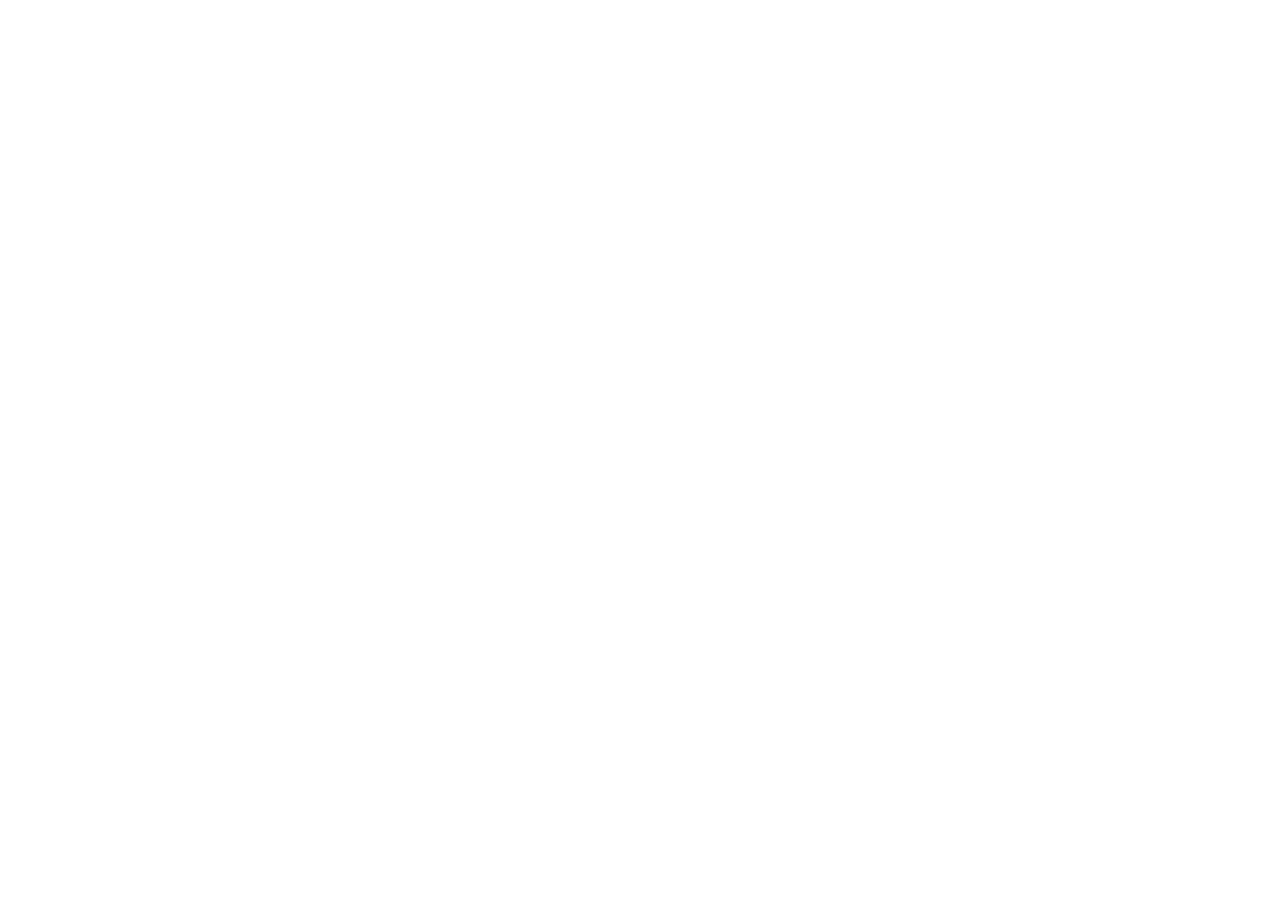
==== index.html @ 45312620 "init project" ====
<!DOCTYPE html>
<html lang="en">
<head>
    <meta charset="UTF-8">
    <meta http-equiv="X-UA-Compatible" content="IE=edge">
    <meta name="viewport" content="width=device-width, initial-scale=1.0">
    <title>Document</title>
</head>
<body>
    
</body>
</html>
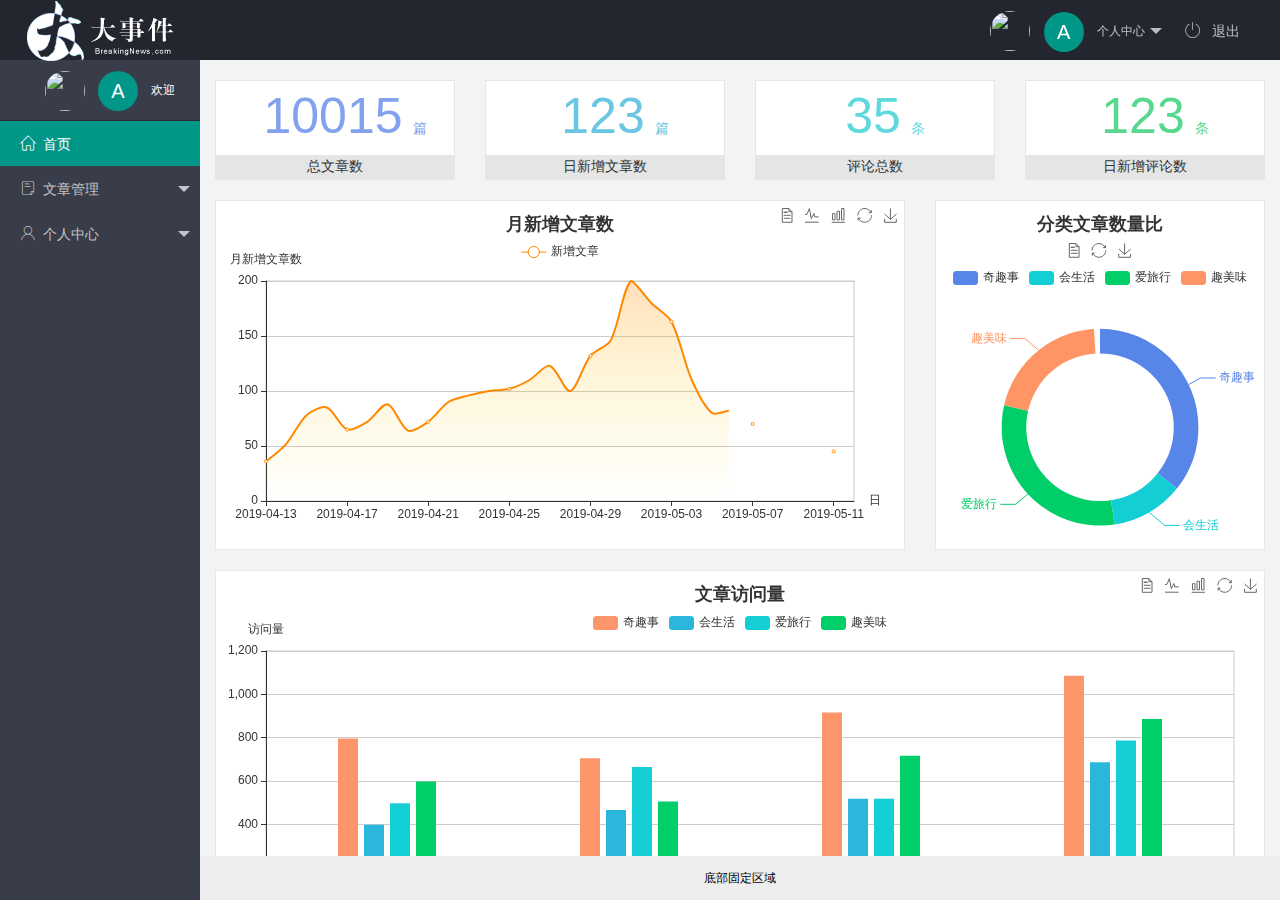
==== commit 76707c44: "主页功能" ====
--- a/index.html
+++ b/index.html
@@ -4,9 +4,82 @@
     <meta charset="UTF-8">
     <meta http-equiv="X-UA-Compatible" content="IE=edge">
     <meta name="viewport" content="width=device-width, initial-scale=1.0">
-    <title>Document</title>
+    <title>主页</title>
+ <link rel="stylesheet" href="/assets/lib/layui/css/layui.css">
+ <link rel="stylesheet" href="/assets/css/index.css">
+ <link rel="stylesheet" href="/assets/fonts/iconfont.css">
 </head>
 <body>
-    
-</body>
+    <div class="layui-layout layui-layout-admin">
+      <div class="layui-header">
+        <div class="layui-logo">
+            <img src="/assets/images/logo.png" alt="" srcset=""/>
+        </div>
+        <!-- 头部区域（可配合layui 已有的水平导航） -->
+        <ul class="layui-nav layui-layout-right">
+          <li class="layui-nav-item">
+            <a href="javascript:;" class="userinfo">
+              <img src="//tva1.sinaimg.cn/crop.0.0.118.118.180/5db11ff4gw1e77d3nqrv8j203b03cweg.jpg" class="layui-nav-img">
+              <span class="text-avatar">A</span>
+             个人中心
+            </a>
+            <dl class="layui-nav-child">
+              <dd><a href="">基本资料</a></dd>
+              <dd><a href="">更换头像</a></dd>
+              <dd><a href="">重置密码</a></dd>
+            </dl>
+          </li>
+          <li class="layui-nav-item"><a href="javascript:;" id="btnLogout"> <span class="iconfont icon-tuichu"></span> 退出</a></li>
+        </ul>
+      </div>
+      
+      <div class="layui-side layui-bg-black">
+        <div class="layui-side-scroll">
+
+          <div class="userinfo">
+            <img src="//tva1.sinaimg.cn/crop.0.0.118.118.180/5db11ff4gw1e77d3nqrv8j203b03cweg.jpg" class="layui-nav-img">
+            <span class="text-avatar">A</span>
+           <span id="welcome">欢迎</span>
+          </div>
+          <!-- 左侧导航区域（可配合layui已有的垂直导航） -->
+          <ul class="layui-nav layui-nav-tree"  lay-shrink="all">
+            <li class="layui-nav-item layui-this"><a href="/home/dashboard.html" target="fm"><span class="iconfont icon-home"></span>首页</a></li>
+            <li class="layui-nav-item">
+              <a class="" href="javascript:;"><span class="iconfont icon-16"></span>文章管理</a>
+              <dl class="layui-nav-child">
+                <dd><a href="javascript:;"><i class="layui-icon layui-icon-app"></i>文章类别</a></dd>
+                <dd><a href="javascript:;"><i class="layui-icon layui-icon-app"></i>文章列表</a></dd>
+                <dd><a href="javascript:;"><i class="layui-icon layui-icon-app"></i>发表文章</a></dd>
+               
+              </dl>
+            </li>
+            <li class="layui-nav-item">
+              <a href="javascript:;"><span class="iconfont icon-user"></span>个人中心</a>
+              <dl class="layui-nav-child">
+                <dd><a href="javascript:;"><i class="layui-icon layui-icon-app"></i>基本资料</a></dd>
+                <dd><a href="javascript:;"><i class="layui-icon layui-icon-app"></i>更换头像</a></dd>
+                <dd><a href="javascript:;"><i class="layui-icon layui-icon-app"></i>重置密码</a></dd>
+                
+              </dl>
+            </li>
+          </ul>
+        </div>
+      </div>
+      
+      <div class="layui-body">
+        <!-- 内容主体区域 -->
+        <iframe name="fm" src="/home/dashboard.html" frameborder="0"></iframe>
+      </div>
+      
+      <div class="layui-footer">
+        <!-- 底部固定区域 -->
+        底部固定区域
+      </div>
+    </div>
+     
+<script src="/assets//lib/layui/layui.all.js"></script>
+<script src="/assets/lib/jquery.js"></script>
+<script src="/assets/js/baseAPI.js"></script>
+<script src="/assets/js/index.js"></script>
+    </body>
 </html>--- a/assets/lib/layui/css/layui.css
+++ b/assets/lib/layui/css/layui.css
@@ -0,0 +1,2 @@
+/** layui-v2.5.5 MIT License By https://www.layui.com */
+ .layui-inline,img{display:inline-block;vertical-align:middle}h1,h2,h3,h4,h5,h6{font-weight:400}.layui-edge,.layui-header,.layui-inline,.layui-main{position:relative}.layui-body,.layui-edge,.layui-elip{overflow:hidden}.layui-btn,.layui-edge,.layui-inline,img{vertical-align:middle}.layui-btn,.layui-disabled,.layui-icon,.layui-unselect{-moz-user-select:none;-webkit-user-select:none;-ms-user-select:none}.layui-elip,.layui-form-checkbox span,.layui-form-pane .layui-form-label{text-overflow:ellipsis;white-space:nowrap}.layui-breadcrumb,.layui-tree-btnGroup{visibility:hidden}blockquote,body,button,dd,div,dl,dt,form,h1,h2,h3,h4,h5,h6,input,li,ol,p,pre,td,textarea,th,ul{margin:0;padding:0;-webkit-tap-highlight-color:rgba(0,0,0,0)}a:active,a:hover{outline:0}img{border:none}li{list-style:none}table{border-collapse:collapse;border-spacing:0}h4,h5,h6{font-size:100%}button,input,optgroup,option,select,textarea{font-family:inherit;font-size:inherit;font-style:inherit;font-weight:inherit;outline:0}pre{white-space:pre-wrap;white-space:-moz-pre-wrap;white-space:-pre-wrap;white-space:-o-pre-wrap;word-wrap:break-word}body{line-height:24px;font:14px Helvetica Neue,Helvetica,PingFang SC,Tahoma,Arial,sans-serif}hr{height:1px;margin:10px 0;border:0;clear:both}a{color:#333;text-decoration:none}a:hover{color:#777}a cite{font-style:normal;*cursor:pointer}.layui-border-box,.layui-border-box *{box-sizing:border-box}.layui-box,.layui-box *{box-sizing:content-box}.layui-clear{clear:both;*zoom:1}.layui-clear:after{content:'\20';clear:both;*zoom:1;display:block;height:0}.layui-inline{*display:inline;*zoom:1}.layui-edge{display:inline-block;width:0;height:0;border-width:6px;border-style:dashed;border-color:transparent}.layui-edge-top{top:-4px;border-bottom-color:#999;border-bottom-style:solid}.layui-edge-right{border-left-color:#999;border-left-style:solid}.layui-edge-bottom{top:2px;border-top-color:#999;border-top-style:solid}.layui-edge-left{border-right-color:#999;border-right-style:solid}.layui-disabled,.layui-disabled:hover{color:#d2d2d2!important;cursor:not-allowed!important}.layui-circle{border-radius:100%}.layui-show{display:block!important}.layui-hide{display:none!important}@font-face{font-family:layui-icon;src:url(../font/iconfont.eot?v=250);src:url(../font/iconfont.eot?v=250#iefix) format('embedded-opentype'),url(../font/iconfont.woff2?v=250) format('woff2'),url(../font/iconfont.woff?v=250) format('woff'),url(../font/iconfont.ttf?v=250) format('truetype'),url(../font/iconfont.svg?v=250#layui-icon) format('svg')}.layui-icon{font-family:layui-icon!important;font-size:16px;font-style:normal;-webkit-font-smoothing:antialiased;-moz-osx-font-smoothing:grayscale}.layui-icon-reply-fill:before{content:"\e611"}.layui-icon-set-fill:before{content:"\e614"}.layui-icon-menu-fill:before{content:"\e60f"}.layui-icon-search:before{content:"\e615"}.layui-icon-share:before{content:"\e641"}.layui-icon-set-sm:before{content:"\e620"}.layui-icon-engine:before{content:"\e628"}.layui-icon-close:before{content:"\1006"}.layui-icon-close-fill:before{content:"\1007"}.layui-icon-chart-screen:before{content:"\e629"}.layui-icon-star:before{content:"\e600"}.layui-icon-circle-dot:before{content:"\e617"}.layui-icon-chat:before{content:"\e606"}.layui-icon-release:before{content:"\e609"}.layui-icon-list:before{content:"\e60a"}.layui-icon-chart:before{content:"\e62c"}.layui-icon-ok-circle:before{content:"\1005"}.layui-icon-layim-theme:before{content:"\e61b"}.layui-icon-table:before{content:"\e62d"}.layui-icon-right:before{content:"\e602"}.layui-icon-left:before{content:"\e603"}.layui-icon-cart-simple:before{content:"\e698"}.layui-icon-face-cry:before{content:"\e69c"}.layui-icon-face-smile:before{content:"\e6af"}.layui-icon-survey:before{content:"\e6b2"}.layui-icon-tree:before{content:"\e62e"}.layui-icon-upload-circle:before{content:"\e62f"}.layui-icon-add-circle:before{content:"\e61f"}.layui-icon-download-circle:before{content:"\e601"}.layui-icon-templeate-1:before{content:"\e630"}.layui-icon-util:before{content:"\e631"}.layui-icon-face-surprised:before{content:"\e664"}.layui-icon-edit:before{content:"\e642"}.layui-icon-speaker:before{content:"\e645"}.layui-icon-down:before{content:"\e61a"}.layui-icon-file:before{content:"\e621"}.layui-icon-layouts:before{content:"\e632"}.layui-icon-rate-half:before{content:"\e6c9"}.layui-icon-add-circle-fine:before{content:"\e608"}.layui-icon-prev-circle:before{content:"\e633"}.layui-icon-read:before{content:"\e705"}.layui-icon-404:before{content:"\e61c"}.layui-icon-carousel:before{content:"\e634"}.layui-icon-help:before{content:"\e607"}.layui-icon-code-circle:before{content:"\e635"}.layui-icon-water:before{content:"\e636"}.layui-icon-username:before{content:"\e66f"}.layui-icon-find-fill:before{content:"\e670"}.layui-icon-about:before{content:"\e60b"}.layui-icon-location:before{content:"\e715"}.layui-icon-up:before{content:"\e619"}.layui-icon-pause:before{content:"\e651"}.layui-icon-date:before{content:"\e637"}.layui-icon-layim-uploadfile:before{content:"\e61d"}.layui-icon-delete:before{content:"\e640"}.layui-icon-play:before{content:"\e652"}.layui-icon-top:before{content:"\e604"}.layui-icon-friends:before{content:"\e612"}.layui-icon-refresh-3:before{content:"\e9aa"}.layui-icon-ok:before{content:"\e605"}.layui-icon-layer:before{content:"\e638"}.layui-icon-face-smile-fine:before{content:"\e60c"}.layui-icon-dollar:before{content:"\e659"}.layui-icon-group:before{content:"\e613"}.layui-icon-layim-download:before{content:"\e61e"}.layui-icon-picture-fine:before{content:"\e60d"}.layui-icon-link:before{content:"\e64c"}.layui-icon-diamond:before{content:"\e735"}.layui-icon-log:before{content:"\e60e"}.layui-icon-rate-solid:before{content:"\e67a"}.layui-icon-fonts-del:before{content:"\e64f"}.layui-icon-unlink:before{content:"\e64d"}.layui-icon-fonts-clear:before{content:"\e639"}.layui-icon-triangle-r:before{content:"\e623"}.layui-icon-circle:before{content:"\e63f"}.layui-icon-radio:before{content:"\e643"}.layui-icon-align-center:before{content:"\e647"}.layui-icon-align-right:before{content:"\e648"}.layui-icon-align-left:before{content:"\e649"}.layui-icon-loading-1:before{content:"\e63e"}.layui-icon-return:before{content:"\e65c"}.layui-icon-fonts-strong:before{content:"\e62b"}.layui-icon-upload:before{content:"\e67c"}.layui-icon-dialogue:before{content:"\e63a"}.layui-icon-video:before{content:"\e6ed"}.layui-icon-headset:before{content:"\e6fc"}.layui-icon-cellphone-fine:before{content:"\e63b"}.layui-icon-add-1:before{content:"\e654"}.layui-icon-face-smile-b:before{content:"\e650"}.layui-icon-fonts-html:before{content:"\e64b"}.layui-icon-form:before{content:"\e63c"}.layui-icon-cart:before{content:"\e657"}.layui-icon-camera-fill:before{content:"\e65d"}.layui-icon-tabs:before{content:"\e62a"}.layui-icon-fonts-code:before{content:"\e64e"}.layui-icon-fire:before{content:"\e756"}.layui-icon-set:before{content:"\e716"}.layui-icon-fonts-u:before{content:"\e646"}.layui-icon-triangle-d:before{content:"\e625"}.layui-icon-tips:before{content:"\e702"}.layui-icon-picture:before{content:"\e64a"}.layui-icon-more-vertical:before{content:"\e671"}.layui-icon-flag:before{content:"\e66c"}.layui-icon-loading:before{content:"\e63d"}.layui-icon-fonts-i:before{content:"\e644"}.layui-icon-refresh-1:before{content:"\e666"}.layui-icon-rmb:before{content:"\e65e"}.layui-icon-home:before{content:"\e68e"}.layui-icon-user:before{content:"\e770"}.layui-icon-notice:before{content:"\e667"}.layui-icon-login-weibo:before{content:"\e675"}.layui-icon-voice:before{content:"\e688"}.layui-icon-upload-drag:before{content:"\e681"}.layui-icon-login-qq:before{content:"\e676"}.layui-icon-snowflake:before{content:"\e6b1"}.layui-icon-file-b:before{content:"\e655"}.layui-icon-template:before{content:"\e663"}.layui-icon-auz:before{content:"\e672"}.layui-icon-console:before{content:"\e665"}.layui-icon-app:before{content:"\e653"}.layui-icon-prev:before{content:"\e65a"}.layui-icon-website:before{content:"\e7ae"}.layui-icon-next:before{content:"\e65b"}.layui-icon-component:before{content:"\e857"}.layui-icon-more:before{content:"\e65f"}.layui-icon-login-wechat:before{content:"\e677"}.layui-icon-shrink-right:before{content:"\e668"}.layui-icon-spread-left:before{content:"\e66b"}.layui-icon-camera:before{content:"\e660"}.layui-icon-note:before{content:"\e66e"}.layui-icon-refresh:before{content:"\e669"}.layui-icon-female:before{content:"\e661"}.layui-icon-male:before{content:"\e662"}.layui-icon-password:before{content:"\e673"}.layui-icon-senior:before{content:"\e674"}.layui-icon-theme:before{content:"\e66a"}.layui-icon-tread:before{content:"\e6c5"}.layui-icon-praise:before{content:"\e6c6"}.layui-icon-star-fill:before{content:"\e658"}.layui-icon-rate:before{content:"\e67b"}.layui-icon-template-1:before{content:"\e656"}.layui-icon-vercode:before{content:"\e679"}.layui-icon-cellphone:before{content:"\e678"}.layui-icon-screen-full:before{content:"\e622"}.layui-icon-screen-restore:before{content:"\e758"}.layui-icon-cols:before{content:"\e610"}.layui-icon-export:before{content:"\e67d"}.layui-icon-print:before{content:"\e66d"}.layui-icon-slider:before{content:"\e714"}.layui-icon-addition:before{content:"\e624"}.layui-icon-subtraction:before{content:"\e67e"}.layui-icon-service:before{content:"\e626"}.layui-icon-transfer:before{content:"\e691"}.layui-main{width:1140px;margin:0 auto}.layui-header{z-index:1000;height:60px}.layui-header a:hover{transition:all .5s;-webkit-transition:all .5s}.layui-side{position:fixed;left:0;top:0;bottom:0;z-index:999;width:200px;overflow-x:hidden}.layui-side-scroll{position:relative;width:220px;height:100%;overflow-x:hidden}.layui-body{position:absolute;left:200px;right:0;top:0;bottom:0;z-index:998;width:auto;overflow-y:auto;box-sizing:border-box}.layui-layout-body{overflow:hidden}.layui-layout-admin .layui-header{background-color:#23262E}.layui-layout-admin .layui-side{top:60px;width:200px;overflow-x:hidden}.layui-layout-admin .layui-body{position:fixed;top:60px;bottom:44px}.layui-layout-admin .layui-main{width:auto;margin:0 15px}.layui-layout-admin .layui-footer{position:fixed;left:200px;right:0;bottom:0;height:44px;line-height:44px;padding:0 15px;background-color:#eee}.layui-layout-admin .layui-logo{position:absolute;left:0;top:0;width:200px;height:100%;line-height:60px;text-align:center;color:#009688;font-size:16px}.layui-layout-admin .layui-header .layui-nav{background:0 0}.layui-layout-left{position:absolute!important;left:200px;top:0}.layui-layout-right{position:absolute!important;right:0;top:0}.layui-container{position:relative;margin:0 auto;padding:0 15px;box-sizing:border-box}.layui-fluid{position:relative;margin:0 auto;padding:0 15px}.layui-row:after,.layui-row:before{content:'';display:block;clear:both}.layui-col-lg1,.layui-col-lg10,.layui-col-lg11,.layui-col-lg12,.layui-col-lg2,.layui-col-lg3,.layui-col-lg4,.layui-col-lg5,.layui-col-lg6,.layui-col-lg7,.layui-col-lg8,.layui-col-lg9,.layui-col-md1,.layui-col-md10,.layui-col-md11,.layui-col-md12,.layui-col-md2,.layui-col-md3,.layui-col-md4,.layui-col-md5,.layui-col-md6,.layui-col-md7,.layui-col-md8,.layui-col-md9,.layui-col-sm1,.layui-col-sm10,.layui-col-sm11,.layui-col-sm12,.layui-col-sm2,.layui-col-sm3,.layui-col-sm4,.layui-col-sm5,.layui-col-sm6,.layui-col-sm7,.layui-col-sm8,.layui-col-sm9,.layui-col-xs1,.layui-col-xs10,.layui-col-xs11,.layui-col-xs12,.layui-col-xs2,.layui-col-xs3,.layui-col-xs4,.layui-col-xs5,.layui-col-xs6,.layui-col-xs7,.layui-col-xs8,.layui-col-xs9{position:relative;display:block;box-sizing:border-box}.layui-col-xs1,.layui-col-xs10,.layui-col-xs11,.layui-col-xs12,.layui-col-xs2,.layui-col-xs3,.layui-col-xs4,.layui-col-xs5,.layui-col-xs6,.layui-col-xs7,.layui-col-xs8,.layui-col-xs9{float:left}.layui-col-xs1{width:8.33333333%}.layui-col-xs2{width:16.66666667%}.layui-col-xs3{width:25%}.layui-col-xs4{width:33.33333333%}.layui-col-xs5{width:41.66666667%}.layui-col-xs6{width:50%}.layui-col-xs7{width:58.33333333%}.layui-col-xs8{width:66.66666667%}.layui-col-xs9{width:75%}.layui-col-xs10{width:83.33333333%}.layui-col-xs11{width:91.66666667%}.layui-col-xs12{width:100%}.layui-col-xs-offset1{margin-left:8.33333333%}.layui-col-xs-offset2{margin-left:16.66666667%}.layui-col-xs-offset3{margin-left:25%}.layui-col-xs-offset4{margin-left:33.33333333%}.layui-col-xs-offset5{margin-left:41.66666667%}.layui-col-xs-offset6{margin-left:50%}.layui-col-xs-offset7{margin-left:58.33333333%}.layui-col-xs-offset8{margin-left:66.66666667%}.layui-col-xs-offset9{margin-left:75%}.layui-col-xs-offset10{margin-left:83.33333333%}.layui-col-xs-offset11{margin-left:91.66666667%}.layui-col-xs-offset12{margin-left:100%}@media screen and (max-width:768px){.layui-hide-xs{display:none!important}.layui-show-xs-block{display:block!important}.layui-show-xs-inline{display:inline!important}.layui-show-xs-inline-block{display:inline-block!important}}@media screen and (min-width:768px){.layui-container{width:750px}.layui-hide-sm{display:none!important}.layui-show-sm-block{display:block!important}.layui-show-sm-inline{display:inline!important}.layui-show-sm-inline-block{display:inline-block!important}.layui-col-sm1,.layui-col-sm10,.layui-col-sm11,.layui-col-sm12,.layui-col-sm2,.layui-col-sm3,.layui-col-sm4,.layui-col-sm5,.layui-col-sm6,.layui-col-sm7,.layui-col-sm8,.layui-col-sm9{float:left}.layui-col-sm1{width:8.33333333%}.layui-col-sm2{width:16.66666667%}.layui-col-sm3{width:25%}.layui-col-sm4{width:33.33333333%}.layui-col-sm5{width:41.66666667%}.layui-col-sm6{width:50%}.layui-col-sm7{width:58.33333333%}.layui-col-sm8{width:66.66666667%}.layui-col-sm9{width:75%}.layui-col-sm10{width:83.33333333%}.layui-col-sm11{width:91.66666667%}.layui-col-sm12{width:100%}.layui-col-sm-offset1{margin-left:8.33333333%}.layui-col-sm-offset2{margin-left:16.66666667%}.layui-col-sm-offset3{margin-left:25%}.layui-col-sm-offset4{margin-left:33.33333333%}.layui-col-sm-offset5{margin-left:41.66666667%}.layui-col-sm-offset6{margin-left:50%}.layui-col-sm-offset7{margin-left:58.33333333%}.layui-col-sm-offset8{margin-left:66.66666667%}.layui-col-sm-offset9{margin-left:75%}.layui-col-sm-offset10{margin-left:83.33333333%}.layui-col-sm-offset11{margin-left:91.66666667%}.layui-col-sm-offset12{margin-left:100%}}@media screen and (min-width:992px){.layui-container{width:970px}.layui-hide-md{display:none!important}.layui-show-md-block{display:block!important}.layui-show-md-inline{display:inline!important}.layui-show-md-inline-block{display:inline-block!important}.layui-col-md1,.layui-col-md10,.layui-col-md11,.layui-col-md12,.layui-col-md2,.layui-col-md3,.layui-col-md4,.layui-col-md5,.layui-col-md6,.layui-col-md7,.layui-col-md8,.layui-col-md9{float:left}.layui-col-md1{width:8.33333333%}.layui-col-md2{width:16.66666667%}.layui-col-md3{width:25%}.layui-col-md4{width:33.33333333%}.layui-col-md5{width:41.66666667%}.layui-col-md6{width:50%}.layui-col-md7{width:58.33333333%}.layui-col-md8{width:66.66666667%}.layui-col-md9{width:75%}.layui-col-md10{width:83.33333333%}.layui-col-md11{width:91.66666667%}.layui-col-md12{width:100%}.layui-col-md-offset1{margin-left:8.33333333%}.layui-col-md-offset2{margin-left:16.66666667%}.layui-col-md-offset3{margin-left:25%}.layui-col-md-offset4{margin-left:33.33333333%}.layui-col-md-offset5{margin-left:41.66666667%}.layui-col-md-offset6{margin-left:50%}.layui-col-md-offset7{margin-left:58.33333333%}.layui-col-md-offset8{margin-left:66.66666667%}.layui-col-md-offset9{margin-left:75%}.layui-col-md-offset10{margin-left:83.33333333%}.layui-col-md-offset11{margin-left:91.66666667%}.layui-col-md-offset12{margin-left:100%}}@media screen and (min-width:1200px){.layui-container{width:1170px}.layui-hide-lg{display:none!important}.layui-show-lg-block{display:block!important}.layui-show-lg-inline{display:inline!important}.layui-show-lg-inline-block{display:inline-block!important}.layui-col-lg1,.layui-col-lg10,.layui-col-lg11,.layui-col-lg12,.layui-col-lg2,.layui-col-lg3,.layui-col-lg4,.layui-col-lg5,.layui-col-lg6,.layui-col-lg7,.layui-col-lg8,.layui-col-lg9{float:left}.layui-col-lg1{width:8.33333333%}.layui-col-lg2{width:16.66666667%}.layui-col-lg3{width:25%}.layui-col-lg4{width:33.33333333%}.layui-col-lg5{width:41.66666667%}.layui-col-lg6{width:50%}.layui-col-lg7{width:58.33333333%}.layui-col-lg8{width:66.66666667%}.layui-col-lg9{width:75%}.layui-col-lg10{width:83.33333333%}.layui-col-lg11{width:91.66666667%}.layui-col-lg12{width:100%}.layui-col-lg-offset1{margin-left:8.33333333%}.layui-col-lg-offset2{margin-left:16.66666667%}.layui-col-lg-offset3{margin-left:25%}.layui-col-lg-offset4{margin-left:33.33333333%}.layui-col-lg-offset5{margin-left:41.66666667%}.layui-col-lg-offset6{margin-left:50%}.layui-col-lg-offset7{margin-left:58.33333333%}.layui-col-lg-offset8{margin-left:66.66666667%}.layui-col-lg-offset9{margin-left:75%}.layui-col-lg-offset10{margin-left:83.33333333%}.layui-col-lg-offset11{margin-left:91.66666667%}.layui-col-lg-offset12{margin-left:100%}}.layui-col-space1{margin:-.5px}.layui-col-space1>*{padding:.5px}.layui-col-space3{margin:-1.5px}.layui-col-space3>*{padding:1.5px}.layui-col-space5{margin:-2.5px}.layui-col-space5>*{padding:2.5px}.layui-col-space8{margin:-3.5px}.layui-col-space8>*{padding:3.5px}.layui-col-space10{margin:-5px}.layui-col-space10>*{padding:5px}.layui-col-space12{margin:-6px}.layui-col-space12>*{padding:6px}.layui-col-space15{margin:-7.5px}.layui-col-space15>*{padding:7.5px}.layui-col-space18{margin:-9px}.layui-col-space18>*{padding:9px}.layui-col-space20{margin:-10px}.layui-col-space20>*{padding:10px}.layui-col-space22{margin:-11px}.layui-col-space22>*{padding:11px}.layui-col-space25{margin:-12.5px}.layui-col-space25>*{padding:12.5px}.layui-col-space30{margin:-15px}.layui-col-space30>*{padding:15px}.layui-btn,.layui-input,.layui-select,.layui-textarea,.layui-upload-button{outline:0;-webkit-appearance:none;transition:all .3s;-webkit-transition:all .3s;box-sizing:border-box}.layui-elem-quote{margin-bottom:10px;padding:15px;line-height:22px;border-left:5px solid #009688;border-radius:0 2px 2px 0;background-color:#f2f2f2}.layui-quote-nm{border-style:solid;border-width:1px 1px 1px 5px;background:0 0}.layui-elem-field{margin-bottom:10px;padding:0;border-width:1px;border-style:solid}.layui-elem-field legend{margin-left:20px;padding:0 10px;font-size:20px;font-weight:300}.layui-field-title{margin:10px 0 20px;border-width:1px 0 0}.layui-field-box{padding:10px 15px}.layui-field-title .layui-field-box{padding:10px 0}.layui-progress{position:relative;height:6px;border-radius:20px;background-color:#e2e2e2}.layui-progress-bar{position:absolute;left:0;top:0;width:0;max-width:100%;height:6px;border-radius:20px;text-align:right;background-color:#5FB878;transition:all .3s;-webkit-transition:all .3s}.layui-progress-big,.layui-progress-big .layui-progress-bar{height:18px;line-height:18px}.layui-progress-text{position:relative;top:-20px;line-height:18px;font-size:12px;color:#666}.layui-progress-big .layui-progress-text{position:static;padding:0 10px;color:#fff}.layui-collapse{border-width:1px;border-style:solid;border-radius:2px}.layui-colla-content,.layui-colla-item{border-top-width:1px;border-top-style:solid}.layui-colla-item:first-child{border-top:none}.layui-colla-title{position:relative;height:42px;line-height:42px;padding:0 15px 0 35px;color:#333;background-color:#f2f2f2;cursor:pointer;font-size:14px;overflow:hidden}.layui-colla-content{display:none;padding:10px 15px;line-height:22px;color:#666}.layui-colla-icon{position:absolute;left:15px;top:0;font-size:14px}.layui-card{margin-bottom:15px;border-radius:2px;background-color:#fff;box-shadow:0 1px 2px 0 rgba(0,0,0,.05)}.layui-card:last-child{margin-bottom:0}.layui-card-header{position:relative;height:42px;line-height:42px;padding:0 15px;border-bottom:1px solid #f6f6f6;color:#333;border-radius:2px 2px 0 0;font-size:14px}.layui-bg-black,.layui-bg-blue,.layui-bg-cyan,.layui-bg-green,.layui-bg-orange,.layui-bg-red{color:#fff!important}.layui-card-body{position:relative;padding:10px 15px;line-height:24px}.layui-card-body[pad15]{padding:15px}.layui-card-body[pad20]{padding:20px}.layui-card-body .layui-table{margin:5px 0}.layui-card .layui-tab{margin:0}.layui-panel-window{position:relative;padding:15px;border-radius:0;border-top:5px solid #E6E6E6;background-color:#fff}.layui-auxiliar-moving{position:fixed;left:0;right:0;top:0;bottom:0;width:100%;height:100%;background:0 0;z-index:9999999999}.layui-form-label,.layui-form-mid,.layui-form-select,.layui-input-block,.layui-input-inline,.layui-textarea{position:relative}.layui-bg-red{background-color:#FF5722!important}.layui-bg-orange{background-color:#FFB800!important}.layui-bg-green{background-color:#009688!important}.layui-bg-cyan{background-color:#2F4056!important}.layui-bg-blue{background-color:#1E9FFF!important}.layui-bg-black{background-color:#393D49!important}.layui-bg-gray{background-color:#eee!important;color:#666!important}.layui-badge-rim,.layui-colla-content,.layui-colla-item,.layui-collapse,.layui-elem-field,.layui-form-pane .layui-form-item[pane],.layui-form-pane .layui-form-label,.layui-input,.layui-layedit,.layui-layedit-tool,.layui-quote-nm,.layui-select,.layui-tab-bar,.layui-tab-card,.layui-tab-title,.layui-tab-title .layui-this:after,.layui-textarea{border-color:#e6e6e6}.layui-timeline-item:before,hr{background-color:#e6e6e6}.layui-text{line-height:22px;font-size:14px;color:#666}.layui-text h1,.layui-text h2,.layui-text h3{font-weight:500;color:#333}.layui-text h1{font-size:30px}.layui-text h2{font-size:24px}.layui-text h3{font-size:18px}.layui-text a:not(.layui-btn){color:#01AAED}.layui-text a:not(.layui-btn):hover{text-decoration:underline}.layui-text ul{padding:5px 0 5px 15px}.layui-text ul li{margin-top:5px;list-style-type:disc}.layui-text em,.layui-word-aux{color:#999!important;padding:0 5px!important}.layui-btn{display:inline-block;height:38px;line-height:38px;padding:0 18px;background-color:#009688;color:#fff;white-space:nowrap;text-align:center;font-size:14px;border:none;border-radius:2px;cursor:pointer}.layui-btn:hover{opacity:.8;filter:alpha(opacity=80);color:#fff}.layui-btn:active{opacity:1;filter:alpha(opacity=100)}.layui-btn+.layui-btn{margin-left:10px}.layui-btn-container{font-size:0}.layui-btn-container .layui-btn{margin-right:10px;margin-bottom:10px}.layui-btn-container .layui-btn+.layui-btn{margin-left:0}.layui-table .layui-btn-container .layui-btn{margin-bottom:9px}.layui-btn-radius{border-radius:100px}.layui-btn .layui-icon{margin-right:3px;font-size:18px;vertical-align:bottom;vertical-align:middle\9}.layui-btn-primary{border:1px solid #C9C9C9;background-color:#fff;color:#555}.layui-btn-primary:hover{border-color:#009688;color:#333}.layui-btn-normal{background-color:#1E9FFF}.layui-btn-warm{background-color:#FFB800}.layui-btn-danger{background-color:#FF5722}.layui-btn-checked{background-color:#5FB878}.layui-btn-disabled,.layui-btn-disabled:active,.layui-btn-disabled:hover{border:1px solid #e6e6e6;background-color:#FBFBFB;color:#C9C9C9;cursor:not-allowed;opacity:1}.layui-btn-lg{height:44px;line-height:44px;padding:0 25px;font-size:16px}.layui-btn-sm{height:30px;line-height:30px;padding:0 10px;font-size:12px}.layui-btn-sm i{font-size:16px!important}.layui-btn-xs{height:22px;line-height:22px;padding:0 5px;font-size:12px}.layui-btn-xs i{font-size:14px!important}.layui-btn-group{display:inline-block;vertical-align:middle;font-size:0}.layui-btn-group .layui-btn{margin-left:0!important;margin-right:0!important;border-left:1px solid rgba(255,255,255,.5);border-radius:0}.layui-btn-group .layui-btn-primary{border-left:none}.layui-btn-group .layui-btn-primary:hover{border-color:#C9C9C9;color:#009688}.layui-btn-group .layui-btn:first-child{border-left:none;border-radius:2px 0 0 2px}.layui-btn-group .layui-btn-primary:first-child{border-left:1px solid #c9c9c9}.layui-btn-group .layui-btn:last-child{border-radius:0 2px 2px 0}.layui-btn-group .layui-btn+.layui-btn{margin-left:0}.layui-btn-group+.layui-btn-group{margin-left:10px}.layui-btn-fluid{width:100%}.layui-input,.layui-select,.layui-textarea{height:38px;line-height:1.3;line-height:38px\9;border-width:1px;border-style:solid;background-color:#fff;border-radius:2px}.layui-input::-webkit-input-placeholder,.layui-select::-webkit-input-placeholder,.layui-textarea::-webkit-input-placeholder{line-height:1.3}.layui-input,.layui-textarea{display:block;width:100%;padding-left:10px}.layui-input:hover,.layui-textarea:hover{border-color:#D2D2D2!important}.layui-input:focus,.layui-textarea:focus{border-color:#C9C9C9!important}.layui-textarea{min-height:100px;height:auto;line-height:20px;padding:6px 10px;resize:vertical}.layui-select{padding:0 10px}.layui-form input[type=checkbox],.layui-form input[type=radio],.layui-form select{display:none}.layui-form [lay-ignore]{display:initial}.layui-form-item{margin-bottom:15px;clear:both;*zoom:1}.layui-form-item:after{content:'\20';clear:both;*zoom:1;display:block;height:0}.layui-form-label{float:left;display:block;padding:9px 15px;width:80px;font-weight:400;line-height:20px;text-align:right}.layui-form-label-col{display:block;float:none;padding:9px 0;line-height:20px;text-align:left}.layui-form-item .layui-inline{margin-bottom:5px;margin-right:10px}.layui-input-block{margin-left:110px;min-height:36px}.layui-input-inline{display:inline-block;vertical-align:middle}.layui-form-item .layui-input-inline{float:left;width:190px;margin-right:10px}.layui-form-text .layui-input-inline{width:auto}.layui-form-mid{float:left;display:block;padding:9px 0!important;line-height:20px;margin-right:10px}.layui-form-danger+.layui-form-select .layui-input,.layui-form-danger:focus{border-color:#FF5722!important}.layui-form-select .layui-input{padding-right:30px;cursor:pointer}.layui-form-select .layui-edge{position:absolute;right:10px;top:50%;margin-top:-3px;cursor:pointer;border-width:6px;border-top-color:#c2c2c2;border-top-style:solid;transition:all .3s;-webkit-transition:all .3s}.layui-form-select dl{display:none;position:absolute;left:0;top:42px;padding:5px 0;z-index:899;min-width:100%;border:1px solid #d2d2d2;max-height:300px;overflow-y:auto;background-color:#fff;border-radius:2px;box-shadow:0 2px 4px rgba(0,0,0,.12);box-sizing:border-box}.layui-form-select dl dd,.layui-form-select dl dt{padding:0 10px;line-height:36px;white-space:nowrap;overflow:hidden;text-overflow:ellipsis}.layui-form-select dl dt{font-size:12px;color:#999}.layui-form-select dl dd{cursor:pointer}.layui-form-select dl dd:hover{background-color:#f2f2f2;-webkit-transition:.5s all;transition:.5s all}.layui-form-select .layui-select-group dd{padding-left:20px}.layui-form-select dl dd.layui-select-tips{padding-left:10px!important;color:#999}.layui-form-select dl dd.layui-this{background-color:#5FB878;color:#fff}.layui-form-checkbox,.layui-form-select dl dd.layui-disabled{background-color:#fff}.layui-form-selected dl{display:block}.layui-form-checkbox,.layui-form-checkbox *,.layui-form-switch{display:inline-block;vertical-align:middle}.layui-form-selected .layui-edge{margin-top:-9px;-webkit-transform:rotate(180deg);transform:rotate(180deg);margin-top:-3px\9}:root .layui-form-selected .layui-edge{margin-top:-9px\0/IE9}.layui-form-selectup dl{top:auto;bottom:42px}.layui-select-none{margin:5px 0;text-align:center;color:#999}.layui-select-disabled .layui-disabled{border-color:#eee!important}.layui-select-disabled .layui-edge{border-top-color:#d2d2d2}.layui-form-checkbox{position:relative;height:30px;line-height:30px;margin-right:10px;padding-right:30px;cursor:pointer;font-size:0;-webkit-transition:.1s linear;transition:.1s linear;box-sizing:border-box}.layui-form-checkbox span{padding:0 10px;height:100%;font-size:14px;border-radius:2px 0 0 2px;background-color:#d2d2d2;color:#fff;overflow:hidden}.layui-form-checkbox:hover span{background-color:#c2c2c2}.layui-form-checkbox i{position:absolute;right:0;top:0;width:30px;height:28px;border:1px solid #d2d2d2;border-left:none;border-radius:0 2px 2px 0;color:#fff;font-size:20px;text-align:center}.layui-form-checkbox:hover i{border-color:#c2c2c2;color:#c2c2c2}.layui-form-checked,.layui-form-checked:hover{border-color:#5FB878}.layui-form-checked span,.layui-form-checked:hover span{background-color:#5FB878}.layui-form-checked i,.layui-form-checked:hover i{color:#5FB878}.layui-form-item .layui-form-checkbox{margin-top:4px}.layui-form-checkbox[lay-skin=primary]{height:auto!important;line-height:normal!important;min-width:18px;min-height:18px;border:none!important;margin-right:0;padding-left:28px;padding-right:0;background:0 0}.layui-form-checkbox[lay-skin=primary] span{padding-left:0;padding-right:15px;line-height:18px;background:0 0;color:#666}.layui-form-checkbox[lay-skin=primary] i{right:auto;left:0;width:16px;height:16px;line-height:16px;border:1px solid #d2d2d2;font-size:12px;border-radius:2px;background-color:#fff;-webkit-transition:.1s linear;transition:.1s linear}.layui-form-checkbox[lay-skin=primary]:hover i{border-color:#5FB878;color:#fff}.layui-form-checked[lay-skin=primary] i{border-color:#5FB878!important;background-color:#5FB878;color:#fff}.layui-checkbox-disbaled[lay-skin=primary] span{background:0 0!important;color:#c2c2c2}.layui-checkbox-disbaled[lay-skin=primary]:hover i{border-color:#d2d2d2}.layui-form-item .layui-form-checkbox[lay-skin=primary]{margin-top:10px}.layui-form-switch{position:relative;height:22px;line-height:22px;min-width:35px;padding:0 5px;margin-top:8px;border:1px solid #d2d2d2;border-radius:20px;cursor:pointer;background-color:#fff;-webkit-transition:.1s linear;transition:.1s linear}.layui-form-switch i{position:absolute;left:5px;top:3px;width:16px;height:16px;border-radius:20px;background-color:#d2d2d2;-webkit-transition:.1s linear;transition:.1s linear}.layui-form-switch em{position:relative;top:0;width:25px;margin-left:21px;padding:0!important;text-align:center!important;color:#999!important;font-style:normal!important;font-size:12px}.layui-form-onswitch{border-color:#5FB878;background-color:#5FB878}.layui-checkbox-disbaled,.layui-checkbox-disbaled i{border-color:#e2e2e2!important}.layui-form-onswitch i{left:100%;margin-left:-21px;background-color:#fff}.layui-form-onswitch em{margin-left:5px;margin-right:21px;color:#fff!important}.layui-checkbox-disbaled span{background-color:#e2e2e2!important}.layui-checkbox-disbaled:hover i{color:#fff!important}[lay-radio]{display:none}.layui-form-radio,.layui-form-radio *{display:inline-block;vertical-align:middle}.layui-form-radio{line-height:28px;margin:6px 10px 0 0;padding-right:10px;cursor:pointer;font-size:0}.layui-form-radio *{font-size:14px}.layui-form-radio>i{margin-right:8px;font-size:22px;color:#c2c2c2}.layui-form-radio>i:hover,.layui-form-radioed>i{color:#5FB878}.layui-radio-disbaled>i{color:#e2e2e2!important}.layui-form-pane .layui-form-label{width:110px;padding:8px 15px;height:38px;line-height:20px;border-width:1px;border-style:solid;border-radius:2px 0 0 2px;text-align:center;background-color:#FBFBFB;overflow:hidden;box-sizing:border-box}.layui-form-pane .layui-input-inline{margin-left:-1px}.layui-form-pane .layui-input-block{margin-left:110px;left:-1px}.layui-form-pane .layui-input{border-radius:0 2px 2px 0}.layui-form-pane .layui-form-text .layui-form-label{float:none;width:100%;border-radius:2px;box-sizing:border-box;text-align:left}.layui-form-pane .layui-form-text .layui-input-inline{display:block;margin:0;top:-1px;clear:both}.layui-form-pane .layui-form-text .layui-input-block{margin:0;left:0;top:-1px}.layui-form-pane .layui-form-text .layui-textarea{min-height:100px;border-radius:0 0 2px 2px}.layui-form-pane .layui-form-checkbox{margin:4px 0 4px 10px}.layui-form-pane .layui-form-radio,.layui-form-pane .layui-form-switch{margin-top:6px;margin-left:10px}.layui-form-pane .layui-form-item[pane]{position:relative;border-width:1px;border-style:solid}.layui-form-pane .layui-form-item[pane] .layui-form-label{position:absolute;left:0;top:0;height:100%;border-width:0 1px 0 0}.layui-form-pane .layui-form-item[pane] .layui-input-inline{margin-left:110px}@media screen and (max-width:450px){.layui-form-item .layui-form-label{text-overflow:ellipsis;overflow:hidden;white-space:nowrap}.layui-form-item .layui-inline{display:block;margin-right:0;margin-bottom:20px;clear:both}.layui-form-item .layui-inline:after{content:'\20';clear:both;display:block;height:0}.layui-form-item .layui-input-inline{display:block;float:none;left:-3px;width:auto;margin:0 0 10px 112px}.layui-form-item .layui-input-inline+.layui-form-mid{margin-left:110px;top:-5px;padding:0}.layui-form-item .layui-form-checkbox{margin-right:5px;margin-bottom:5px}}.layui-layedit{border-width:1px;border-style:solid;border-radius:2px}.layui-layedit-tool{padding:3px 5px;border-bottom-width:1px;border-bottom-style:solid;font-size:0}.layedit-tool-fixed{position:fixed;top:0;border-top:1px solid #e2e2e2}.layui-layedit-tool .layedit-tool-mid,.layui-layedit-tool .layui-icon{display:inline-block;vertical-align:middle;text-align:center;font-size:14px}.layui-layedit-tool .layui-icon{position:relative;width:32px;height:30px;line-height:30px;margin:3px 5px;color:#777;cursor:pointer;border-radius:2px}.layui-layedit-tool .layui-icon:hover{color:#393D49}.layui-layedit-tool .layui-icon:active{color:#000}.layui-layedit-tool .layedit-tool-active{background-color:#e2e2e2;color:#000}.layui-layedit-tool .layui-disabled,.layui-layedit-tool .layui-disabled:hover{color:#d2d2d2;cursor:not-allowed}.layui-layedit-tool .layedit-tool-mid{width:1px;height:18px;margin:0 10px;background-color:#d2d2d2}.layedit-tool-html{width:50px!important;font-size:30px!important}.layedit-tool-b,.layedit-tool-code,.layedit-tool-help{font-size:16px!important}.layedit-tool-d,.layedit-tool-face,.layedit-tool-image,.layedit-tool-unlink{font-size:18px!important}.layedit-tool-image input{position:absolute;font-size:0;left:0;top:0;width:100%;height:100%;opacity:.01;filter:Alpha(opacity=1);cursor:pointer}.layui-layedit-iframe iframe{display:block;width:100%}#LAY_layedit_code{overflow:hidden}.layui-laypage{display:inline-block;*display:inline;*zoom:1;vertical-align:middle;margin:10px 0;font-size:0}.layui-laypage>a:first-child,.layui-laypage>a:first-child em{border-radius:2px 0 0 2px}.layui-laypage>a:last-child,.layui-laypage>a:last-child em{border-radius:0 2px 2px 0}.layui-laypage>:first-child{margin-left:0!important}.layui-laypage>:last-child{margin-right:0!important}.layui-laypage a,.layui-laypage button,.layui-laypage input,.layui-laypage select,.layui-laypage span{border:1px solid #e2e2e2}.layui-laypage a,.layui-laypage span{display:inline-block;*display:inline;*zoom:1;vertical-align:middle;padding:0 15px;height:28px;line-height:28px;margin:0 -1px 5px 0;background-color:#fff;color:#333;font-size:12px}.layui-flow-more a *,.layui-laypage input,.layui-table-view select[lay-ignore]{display:inline-block}.layui-laypage a:hover{color:#009688}.layui-laypage em{font-style:normal}.layui-laypage .layui-laypage-spr{color:#999;font-weight:700}.layui-laypage a{text-decoration:none}.layui-laypage .layui-laypage-curr{position:relative}.layui-laypage .layui-laypage-curr em{position:relative;color:#fff}.layui-laypage .layui-laypage-curr .layui-laypage-em{position:absolute;left:-1px;top:-1px;padding:1px;width:100%;height:100%;background-color:#009688}.layui-laypage-em{border-radius:2px}.layui-laypage-next em,.layui-laypage-prev em{font-family:Sim sun;font-size:16px}.layui-laypage .layui-laypage-count,.layui-laypage .layui-laypage-limits,.layui-laypage .layui-laypage-refresh,.layui-laypage .layui-laypage-skip{margin-left:10px;margin-right:10px;padding:0;border:none}.layui-laypage .layui-laypage-limits,.layui-laypage .layui-laypage-refresh{vertical-align:top}.layui-laypage .layui-laypage-refresh i{font-size:18px;cursor:pointer}.layui-laypage select{height:22px;padding:3px;border-radius:2px;cursor:pointer}.layui-laypage .layui-laypage-skip{height:30px;line-height:30px;color:#999}.layui-laypage button,.layui-laypage input{height:30px;line-height:30px;border-radius:2px;vertical-align:top;background-color:#fff;box-sizing:border-box}.layui-laypage input{width:40px;margin:0 10px;padding:0 3px;text-align:center}.layui-laypage input:focus,.layui-laypage select:focus{border-color:#009688!important}.layui-laypage button{margin-left:10px;padding:0 10px;cursor:pointer}.layui-table,.layui-table-view{margin:10px 0}.layui-flow-more{margin:10px 0;text-align:center;color:#999;font-size:14px}.layui-flow-more a{height:32px;line-height:32px}.layui-flow-more a *{vertical-align:top}.layui-flow-more a cite{padding:0 20px;border-radius:3px;background-color:#eee;color:#333;font-style:normal}.layui-flow-more a cite:hover{opacity:.8}.layui-flow-more a i{font-size:30px;color:#737383}.layui-table{width:100%;background-color:#fff;color:#666}.layui-table tr{transition:all .3s;-webkit-transition:all .3s}.layui-table th{text-align:left;font-weight:400}.layui-table tbody tr:hover,.layui-table thead tr,.layui-table-click,.layui-table-header,.layui-table-hover,.layui-table-mend,.layui-table-patch,.layui-table-tool,.layui-table-total,.layui-table-total tr,.layui-table[lay-even] tr:nth-child(even){background-color:#f2f2f2}.layui-table td,.layui-table th,.layui-table-col-set,.layui-table-fixed-r,.layui-table-grid-down,.layui-table-header,.layui-table-page,.layui-table-tips-main,.layui-table-tool,.layui-table-total,.layui-table-view,.layui-table[lay-skin=line],.layui-table[lay-skin=row]{border-width:1px;border-style:solid;border-color:#e6e6e6}.layui-table td,.layui-table th{position:relative;padding:9px 15px;min-height:20px;line-height:20px;font-size:14px}.layui-table[lay-skin=line] td,.layui-table[lay-skin=line] th{border-width:0 0 1px}.layui-table[lay-skin=row] td,.layui-table[lay-skin=row] th{border-width:0 1px 0 0}.layui-table[lay-skin=nob] td,.layui-table[lay-skin=nob] th{border:none}.layui-table img{max-width:100px}.layui-table[lay-size=lg] td,.layui-table[lay-size=lg] th{padding:15px 30px}.layui-table-view .layui-table[lay-size=lg] .layui-table-cell{height:40px;line-height:40px}.layui-table[lay-size=sm] td,.layui-table[lay-size=sm] th{font-size:12px;padding:5px 10px}.layui-table-view .layui-table[lay-size=sm] .layui-table-cell{height:20px;line-height:20px}.layui-table[lay-data]{display:none}.layui-table-box{position:relative;overflow:hidden}.layui-table-view .layui-table{position:relative;width:auto;margin:0}.layui-table-view .layui-table[lay-skin=line]{border-width:0 1px 0 0}.layui-table-view .layui-table[lay-skin=row]{border-width:0 0 1px}.layui-table-view .layui-table td,.layui-table-view .layui-table th{padding:5px 0;border-top:none;border-left:none}.layui-table-view .layui-table th.layui-unselect .layui-table-cell span{cursor:pointer}.layui-table-view .layui-table td{cursor:default}.layui-table-view .layui-table td[data-edit=text]{cursor:text}.layui-table-view .layui-form-checkbox[lay-skin=primary] i{width:18px;height:18px}.layui-table-view .layui-form-radio{line-height:0;padding:0}.layui-table-view .layui-form-radio>i{margin:0;font-size:20px}.layui-table-init{position:absolute;left:0;top:0;width:100%;height:100%;text-align:center;z-index:110}.layui-table-init .layui-icon{position:absolute;left:50%;top:50%;margin:-15px 0 0 -15px;font-size:30px;color:#c2c2c2}.layui-table-header{border-width:0 0 1px;overflow:hidden}.layui-table-header .layui-table{margin-bottom:-1px}.layui-table-tool .layui-inline[lay-event]{position:relative;width:26px;height:26px;padding:5px;line-height:16px;margin-right:10px;text-align:center;color:#333;border:1px solid #ccc;cursor:pointer;-webkit-transition:.5s all;transition:.5s all}.layui-table-tool .layui-inline[lay-event]:hover{border:1px solid #999}.layui-table-tool-temp{padding-right:120px}.layui-table-tool-self{position:absolute;right:17px;top:10px}.layui-table-tool .layui-table-tool-self .layui-inline[lay-event]{margin:0 0 0 10px}.layui-table-tool-panel{position:absolute;top:29px;left:-1px;padding:5px 0;min-width:150px;min-height:40px;border:1px solid #d2d2d2;text-align:left;overflow-y:auto;background-color:#fff;box-shadow:0 2px 4px rgba(0,0,0,.12)}.layui-table-cell,.layui-table-tool-panel li{overflow:hidden;text-overflow:ellipsis;white-space:nowrap}.layui-table-tool-panel li{padding:0 10px;line-height:30px;-webkit-transition:.5s all;transition:.5s all}.layui-table-tool-panel li .layui-form-checkbox[lay-skin=primary]{width:100%;padding-left:28px}.layui-table-tool-panel li:hover{background-color:#f2f2f2}.layui-table-tool-panel li .layui-form-checkbox[lay-skin=primary] i{position:absolute;left:0;top:0}.layui-table-tool-panel li .layui-form-checkbox[lay-skin=primary] span{padding:0}.layui-table-tool .layui-table-tool-self .layui-table-tool-panel{left:auto;right:-1px}.layui-table-col-set{position:absolute;right:0;top:0;width:20px;height:100%;border-width:0 0 0 1px;background-color:#fff}.layui-table-sort{width:10px;height:20px;margin-left:5px;cursor:pointer!important}.layui-table-sort .layui-edge{position:absolute;left:5px;border-width:5px}.layui-table-sort .layui-table-sort-asc{top:3px;border-top:none;border-bottom-style:solid;border-bottom-color:#b2b2b2}.layui-table-sort .layui-table-sort-asc:hover{border-bottom-color:#666}.layui-table-sort .layui-table-sort-desc{bottom:5px;border-bottom:none;border-top-style:solid;border-top-color:#b2b2b2}.layui-table-sort .layui-table-sort-desc:hover{border-top-color:#666}.layui-table-sort[lay-sort=asc] .layui-table-sort-asc{border-bottom-color:#000}.layui-table-sort[lay-sort=desc] .layui-table-sort-desc{border-top-color:#000}.layui-table-cell{height:28px;line-height:28px;padding:0 15px;position:relative;box-sizing:border-box}.layui-table-cell .layui-form-checkbox[lay-skin=primary]{top:-1px;padding:0}.layui-table-cell .layui-table-link{color:#01AAED}.laytable-cell-checkbox,.laytable-cell-numbers,.laytable-cell-radio,.laytable-cell-space{padding:0;text-align:center}.layui-table-body{position:relative;overflow:auto;margin-right:-1px;margin-bottom:-1px}.layui-table-body .layui-none{line-height:26px;padding:15px;text-align:center;color:#999}.layui-table-fixed{position:absolute;left:0;top:0;z-index:101}.layui-table-fixed .layui-table-body{overflow:hidden}.layui-table-fixed-l{box-shadow:0 -1px 8px rgba(0,0,0,.08)}.layui-table-fixed-r{left:auto;right:-1px;border-width:0 0 0 1px;box-shadow:-1px 0 8px rgba(0,0,0,.08)}.layui-table-fixed-r .layui-table-header{position:relative;overflow:visible}.layui-table-mend{position:absolute;right:-49px;top:0;height:100%;width:50px}.layui-table-tool{position:relative;z-index:890;width:100%;min-height:50px;line-height:30px;padding:10px 15px;border-width:0 0 1px}.layui-table-tool .layui-btn-container{margin-bottom:-10px}.layui-table-page,.layui-table-total{border-width:1px 0 0;margin-bottom:-1px;overflow:hidden}.layui-table-page{position:relative;width:100%;padding:7px 7px 0;height:41px;font-size:12px;white-space:nowrap}.layui-table-page>div{height:26px}.layui-table-page .layui-laypage{margin:0}.layui-table-page .layui-laypage a,.layui-table-page .layui-laypage span{height:26px;line-height:26px;margin-bottom:10px;border:none;background:0 0}.layui-table-page .layui-laypage a,.layui-table-page .layui-laypage span.layui-laypage-curr{padding:0 12px}.layui-table-page .layui-laypage span{margin-left:0;padding:0}.layui-table-page .layui-laypage .layui-laypage-prev{margin-left:-7px!important}.layui-table-page .layui-laypage .layui-laypage-curr .layui-laypage-em{left:0;top:0;padding:0}.layui-table-page .layui-laypage button,.layui-table-page .layui-laypage input{height:26px;line-height:26px}.layui-table-page .layui-laypage input{width:40px}.layui-table-page .layui-laypage button{padding:0 10px}.layui-table-page select{height:18px}.layui-table-patch .layui-table-cell{padding:0;width:30px}.layui-table-edit{position:absolute;left:0;top:0;width:100%;height:100%;padding:0 14px 1px;border-radius:0;box-shadow:1px 1px 20px rgba(0,0,0,.15)}.layui-table-edit:focus{border-color:#5FB878!important}select.layui-table-edit{padding:0 0 0 10px;border-color:#C9C9C9}.layui-table-view .layui-form-checkbox,.layui-table-view .layui-form-radio,.layui-table-view .layui-form-switch{top:0;margin:0;box-sizing:content-box}.layui-table-view .layui-form-checkbox{top:-1px;height:26px;line-height:26px}.layui-table-view .layui-form-checkbox i{height:26px}.layui-table-grid .layui-table-cell{overflow:visible}.layui-table-grid-down{position:absolute;top:0;right:0;width:26px;height:100%;padding:5px 0;border-width:0 0 0 1px;text-align:center;background-color:#fff;color:#999;cursor:pointer}.layui-table-grid-down .layui-icon{position:absolute;top:50%;left:50%;margin:-8px 0 0 -8px}.layui-table-grid-down:hover{background-color:#fbfbfb}body .layui-table-tips .layui-layer-content{background:0 0;padding:0;box-shadow:0 1px 6px rgba(0,0,0,.12)}.layui-table-tips-main{margin:-44px 0 0 -1px;max-height:150px;padding:8px 15px;font-size:14px;overflow-y:scroll;background-color:#fff;color:#666}.layui-table-tips-c{position:absolute;right:-3px;top:-13px;width:20px;height:20px;padding:3px;cursor:pointer;background-color:#666;border-radius:50%;color:#fff}.layui-table-tips-c:hover{background-color:#777}.layui-table-tips-c:before{position:relative;right:-2px}.layui-upload-file{display:none!important;opacity:.01;filter:Alpha(opacity=1)}.layui-upload-drag,.layui-upload-form,.layui-upload-wrap{display:inline-block}.layui-upload-list{margin:10px 0}.layui-upload-choose{padding:0 10px;color:#999}.layui-upload-drag{position:relative;padding:30px;border:1px dashed #e2e2e2;background-color:#fff;text-align:center;cursor:pointer;color:#999}.layui-upload-drag .layui-icon{font-size:50px;color:#009688}.layui-upload-drag[lay-over]{border-color:#009688}.layui-upload-iframe{position:absolute;width:0;height:0;border:0;visibility:hidden}.layui-upload-wrap{position:relative;vertical-align:middle}.layui-upload-wrap .layui-upload-file{display:block!important;position:absolute;left:0;top:0;z-index:10;font-size:100px;width:100%;height:100%;opacity:.01;filter:Alpha(opacity=1);cursor:pointer}.layui-transfer-active,.layui-transfer-box{display:inline-block;vertical-align:middle}.layui-transfer-box,.layui-transfer-header,.layui-transfer-search{border-width:0;border-style:solid;border-color:#e6e6e6}.layui-transfer-box{position:relative;border-width:1px;width:200px;height:360px;border-radius:2px;background-color:#fff}.layui-transfer-box .layui-form-checkbox{width:100%;margin:0!important}.layui-transfer-header{height:38px;line-height:38px;padding:0 10px;border-bottom-width:1px}.layui-transfer-search{position:relative;padding:10px;border-bottom-width:1px}.layui-transfer-search .layui-input{height:32px;padding-left:30px;font-size:12px}.layui-transfer-search .layui-icon-search{position:absolute;left:20px;top:50%;margin-top:-8px;color:#666}.layui-transfer-active{margin:0 15px}.layui-transfer-active .layui-btn{display:block;margin:0;padding:0 15px;background-color:#5FB878;border-color:#5FB878;color:#fff}.layui-transfer-active .layui-btn-disabled{background-color:#FBFBFB;border-color:#e6e6e6;color:#C9C9C9}.layui-transfer-active .layui-btn:first-child{margin-bottom:15px}.layui-transfer-active .layui-btn .layui-icon{margin:0;font-size:14px!important}.layui-transfer-data{padding:5px 0;overflow:auto}.layui-transfer-data li{height:32px;line-height:32px;padding:0 10px}.layui-transfer-data li:hover{background-color:#f2f2f2;transition:.5s all}.layui-transfer-data .layui-none{padding:15px 10px;text-align:center;color:#999}.layui-nav{position:relative;padding:0 20px;background-color:#393D49;color:#fff;border-radius:2px;font-size:0;box-sizing:border-box}.layui-nav *{font-size:14px}.layui-nav .layui-nav-item{position:relative;display:inline-block;*display:inline;*zoom:1;vertical-align:middle;line-height:60px}.layui-nav .layui-nav-item a{display:block;padding:0 20px;color:#fff;color:rgba(255,255,255,.7);transition:all .3s;-webkit-transition:all .3s}.layui-nav .layui-this:after,.layui-nav-bar,.layui-nav-tree .layui-nav-itemed:after{position:absolute;left:0;top:0;width:0;height:5px;background-color:#5FB878;transition:all .2s;-webkit-transition:all .2s}.layui-nav-bar{z-index:1000}.layui-nav .layui-nav-item a:hover,.layui-nav .layui-this a{color:#fff}.layui-nav .layui-this:after{content:'';top:auto;bottom:0;width:100%}.layui-nav-img{width:30px;height:30px;margin-right:10px;border-radius:50%}.layui-nav .layui-nav-more{content:'';width:0;height:0;border-style:solid dashed dashed;border-color:#fff transparent transparent;overflow:hidden;cursor:pointer;transition:all .2s;-webkit-transition:all .2s;position:absolute;top:50%;right:3px;margin-top:-3px;border-width:6px;border-top-color:rgba(255,255,255,.7)}.layui-nav .layui-nav-mored,.layui-nav-itemed>a .layui-nav-more{margin-top:-9px;border-style:dashed dashed solid;border-color:transparent transparent #fff}.layui-nav-child{display:none;position:absolute;left:0;top:65px;min-width:100%;line-height:36px;padding:5px 0;box-shadow:0 2px 4px rgba(0,0,0,.12);border:1px solid #d2d2d2;background-color:#fff;z-index:100;border-radius:2px;white-space:nowrap}.layui-nav .layui-nav-child a{color:#333}.layui-nav .layui-nav-child a:hover{background-color:#f2f2f2;color:#000}.layui-nav-child dd{position:relative}.layui-nav .layui-nav-child dd.layui-this a,.layui-nav-child dd.layui-this{background-color:#5FB878;color:#fff}.layui-nav-child dd.layui-this:after{display:none}.layui-nav-tree{width:200px;padding:0}.layui-nav-tree .layui-nav-item{display:block;width:100%;line-height:45px}.layui-nav-tree .layui-nav-item a{position:relative;height:45px;line-height:45px;text-overflow:ellipsis;overflow:hidden;white-space:nowrap}.layui-nav-tree .layui-nav-item a:hover{background-color:#4E5465}.layui-nav-tree .layui-nav-bar{width:5px;height:0;background-color:#009688}.layui-nav-tree .layui-nav-child dd.layui-this,.layui-nav-tree .layui-nav-child dd.layui-this a,.layui-nav-tree .layui-this,.layui-nav-tree .layui-this>a,.layui-nav-tree .layui-this>a:hover{background-color:#009688;color:#fff}.layui-nav-tree .layui-this:after{display:none}.layui-nav-itemed>a,.layui-nav-tree .layui-nav-title a,.layui-nav-tree .layui-nav-title a:hover{color:#fff!important}.layui-nav-tree .layui-nav-child{position:relative;z-index:0;top:0;border:none;box-shadow:none}.layui-nav-tree .layui-nav-child a{height:40px;line-height:40px;color:#fff;color:rgba(255,255,255,.7)}.layui-nav-tree .layui-nav-child,.layui-nav-tree .layui-nav-child a:hover{background:0 0;color:#fff}.layui-nav-tree .layui-nav-more{right:10px}.layui-nav-itemed>.layui-nav-child{display:block;padding:0;background-color:rgba(0,0,0,.3)!important}.layui-nav-itemed>.layui-nav-child>.layui-this>.layui-nav-child{display:block}.layui-nav-side{position:fixed;top:0;bottom:0;left:0;overflow-x:hidden;z-index:999}.layui-bg-blue .layui-nav-bar,.layui-bg-blue .layui-nav-itemed:after,.layui-bg-blue .layui-this:after{background-color:#93D1FF}.layui-bg-blue .layui-nav-child dd.layui-this{background-color:#1E9FFF}.layui-bg-blue .layui-nav-itemed>a,.layui-nav-tree.layui-bg-blue .layui-nav-title a,.layui-nav-tree.layui-bg-blue .layui-nav-title a:hover{background-color:#007DDB!important}.layui-breadcrumb{font-size:0}.layui-breadcrumb>*{font-size:14px}.layui-breadcrumb a{color:#999!important}.layui-breadcrumb a:hover{color:#5FB878!important}.layui-breadcrumb a cite{color:#666;font-style:normal}.layui-breadcrumb span[lay-separator]{margin:0 10px;color:#999}.layui-tab{margin:10px 0;text-align:left!important}.layui-tab[overflow]>.layui-tab-title{overflow:hidden}.layui-tab-title{position:relative;left:0;height:40px;white-space:nowrap;font-size:0;border-bottom-width:1px;border-bottom-style:solid;transition:all .2s;-webkit-transition:all .2s}.layui-tab-title li{display:inline-block;*display:inline;*zoom:1;vertical-align:middle;font-size:14px;transition:all .2s;-webkit-transition:all .2s;position:relative;line-height:40px;min-width:65px;padding:0 15px;text-align:center;cursor:pointer}.layui-tab-title li a{display:block}.layui-tab-title .layui-this{color:#000}.layui-tab-title .layui-this:after{position:absolute;left:0;top:0;content:'';width:100%;height:41px;border-width:1px;border-style:solid;border-bottom-color:#fff;border-radius:2px 2px 0 0;box-sizing:border-box;pointer-events:none}.layui-tab-bar{position:absolute;right:0;top:0;z-index:10;width:30px;height:39px;line-height:39px;border-width:1px;border-style:solid;border-radius:2px;text-align:center;background-color:#fff;cursor:pointer}.layui-tab-bar .layui-icon{position:relative;display:inline-block;top:3px;transition:all .3s;-webkit-transition:all .3s}.layui-tab-item{display:none}.layui-tab-more{padding-right:30px;height:auto!important;white-space:normal!important}.layui-tab-more li.layui-this:after{border-bottom-color:#e2e2e2;border-radius:2px}.layui-tab-more .layui-tab-bar .layui-icon{top:-2px;top:3px\9;-webkit-transform:rotate(180deg);transform:rotate(180deg)}:root .layui-tab-more .layui-tab-bar .layui-icon{top:-2px\0/IE9}.layui-tab-content{padding:10px}.layui-tab-title li .layui-tab-close{position:relative;display:inline-block;width:18px;height:18px;line-height:20px;margin-left:8px;top:1px;text-align:center;font-size:14px;color:#c2c2c2;transition:all .2s;-webkit-transition:all .2s}.layui-tab-title li .layui-tab-close:hover{border-radius:2px;background-color:#FF5722;color:#fff}.layui-tab-brief>.layui-tab-title .layui-this{color:#009688}.layui-tab-brief>.layui-tab-more li.layui-this:after,.layui-tab-brief>.layui-tab-title .layui-this:after{border:none;border-radius:0;border-bottom:2px solid #5FB878}.layui-tab-brief[overflow]>.layui-tab-title .layui-this:after{top:-1px}.layui-tab-card{border-width:1px;border-style:solid;border-radius:2px;box-shadow:0 2px 5px 0 rgba(0,0,0,.1)}.layui-tab-card>.layui-tab-title{background-color:#f2f2f2}.layui-tab-card>.layui-tab-title li{margin-right:-1px;margin-left:-1px}.layui-tab-card>.layui-tab-title .layui-this{background-color:#fff}.layui-tab-card>.layui-tab-title .layui-this:after{border-top:none;border-width:1px;border-bottom-color:#fff}.layui-tab-card>.layui-tab-title .layui-tab-bar{height:40px;line-height:40px;border-radius:0;border-top:none;border-right:none}.layui-tab-card>.layui-tab-more .layui-this{background:0 0;color:#5FB878}.layui-tab-card>.layui-tab-more .layui-this:after{border:none}.layui-timeline{padding-left:5px}.layui-timeline-item{position:relative;padding-bottom:20px}.layui-timeline-axis{position:absolute;left:-5px;top:0;z-index:10;width:20px;height:20px;line-height:20px;background-color:#fff;color:#5FB878;border-radius:50%;text-align:center;cursor:pointer}.layui-timeline-axis:hover{color:#FF5722}.layui-timeline-item:before{content:'';position:absolute;left:5px;top:0;z-index:0;width:1px;height:100%}.layui-timeline-item:last-child:before{display:none}.layui-timeline-item:first-child:before{display:block}.layui-timeline-content{padding-left:25px}.layui-timeline-title{position:relative;margin-bottom:10px}.layui-badge,.layui-badge-dot,.layui-badge-rim{position:relative;display:inline-block;padding:0 6px;font-size:12px;text-align:center;background-color:#FF5722;color:#fff;border-radius:2px}.layui-badge{height:18px;line-height:18px}.layui-badge-dot{width:8px;height:8px;padding:0;border-radius:50%}.layui-badge-rim{height:18px;line-height:18px;border-width:1px;border-style:solid;background-color:#fff;color:#666}.layui-btn .layui-badge,.layui-btn .layui-badge-dot{margin-left:5px}.layui-nav .layui-badge,.layui-nav .layui-badge-dot{position:absolute;top:50%;margin:-8px 6px 0}.layui-tab-title .layui-badge,.layui-tab-title .layui-badge-dot{left:5px;top:-2px}.layui-carousel{position:relative;left:0;top:0;background-color:#f8f8f8}.layui-carousel>[carousel-item]{position:relative;width:100%;height:100%;overflow:hidden}.layui-carousel>[carousel-item]:before{position:absolute;content:'\e63d';left:50%;top:50%;width:100px;line-height:20px;margin:-10px 0 0 -50px;text-align:center;color:#c2c2c2;font-family:layui-icon!important;font-size:30px;font-style:normal;-webkit-font-smoothing:antialiased;-moz-osx-font-smoothing:grayscale}.layui-carousel>[carousel-item]>*{display:none;position:absolute;left:0;top:0;width:100%;height:100%;background-color:#f8f8f8;transition-duration:.3s;-webkit-transition-duration:.3s}.layui-carousel-updown>*{-webkit-transition:.3s ease-in-out up;transition:.3s ease-in-out up}.layui-carousel-arrow{display:none\9;opacity:0;position:absolute;left:10px;top:50%;margin-top:-18px;width:36px;height:36px;line-height:36px;text-align:center;font-size:20px;border:0;border-radius:50%;background-color:rgba(0,0,0,.2);color:#fff;-webkit-transition-duration:.3s;transition-duration:.3s;cursor:pointer}.layui-carousel-arrow[lay-type=add]{left:auto!important;right:10px}.layui-carousel:hover .layui-carousel-arrow[lay-type=add],.layui-carousel[lay-arrow=always] .layui-carousel-arrow[lay-type=add]{right:20px}.layui-carousel[lay-arrow=always] .layui-carousel-arrow{opacity:1;left:20px}.layui-carousel[lay-arrow=none] .layui-carousel-arrow{display:none}.layui-carousel-arrow:hover,.layui-carousel-ind ul:hover{background-color:rgba(0,0,0,.35)}.layui-carousel:hover .layui-carousel-arrow{display:block\9;opacity:1;left:20px}.layui-carousel-ind{position:relative;top:-35px;width:100%;line-height:0!important;text-align:center;font-size:0}.layui-carousel[lay-indicator=outside]{margin-bottom:30px}.layui-carousel[lay-indicator=outside] .layui-carousel-ind{top:10px}.layui-carousel[lay-indicator=outside] .layui-carousel-ind ul{background-color:rgba(0,0,0,.5)}.layui-carousel[lay-indicator=none] .layui-carousel-ind{display:none}.layui-carousel-ind ul{display:inline-block;padding:5px;background-color:rgba(0,0,0,.2);border-radius:10px;-webkit-transition-duration:.3s;transition-duration:.3s}.layui-carousel-ind li{display:inline-block;width:10px;height:10px;margin:0 3px;font-size:14px;background-color:#e2e2e2;background-color:rgba(255,255,255,.5);border-radius:50%;cursor:pointer;-webkit-transition-duration:.3s;transition-duration:.3s}.layui-carousel-ind li:hover{background-color:rgba(255,255,255,.7)}.layui-carousel-ind li.layui-this{background-color:#fff}.layui-carousel>[carousel-item]>.layui-carousel-next,.layui-carousel>[carousel-item]>.layui-carousel-prev,.layui-carousel>[carousel-item]>.layui-this{display:block}.layui-carousel>[carousel-item]>.layui-this{left:0}.layui-carousel>[carousel-item]>.layui-carousel-prev{left:-100%}.layui-carousel>[carousel-item]>.layui-carousel-next{left:100%}.layui-carousel>[carousel-item]>.layui-carousel-next.layui-carousel-left,.layui-carousel>[carousel-item]>.layui-carousel-prev.layui-carousel-right{left:0}.layui-carousel>[carousel-item]>.layui-this.layui-carousel-left{left:-100%}.layui-carousel>[carousel-item]>.layui-this.layui-carousel-right{left:100%}.layui-carousel[lay-anim=updown] .layui-carousel-arrow{left:50%!important;top:20px;margin:0 0 0 -18px}.layui-carousel[lay-anim=updown]>[carousel-item]>*,.layui-carousel[lay-anim=fade]>[carousel-item]>*{left:0!important}.layui-carousel[lay-anim=updown] .layui-carousel-arrow[lay-type=add]{top:auto!important;bottom:20px}.layui-carousel[lay-anim=updown] .layui-carousel-ind{position:absolute;top:50%;right:20px;width:auto;height:auto}.layui-carousel[lay-anim=updown] .layui-carousel-ind ul{padding:3px 5px}.layui-carousel[lay-anim=updown] .layui-carousel-ind li{display:block;margin:6px 0}.layui-carousel[lay-anim=updown]>[carousel-item]>.layui-this{top:0}.layui-carousel[lay-anim=updown]>[carousel-item]>.layui-carousel-prev{top:-100%}.layui-carousel[lay-anim=updown]>[carousel-item]>.layui-carousel-next{top:100%}.layui-carousel[lay-anim=updown]>[carousel-item]>.layui-carousel-next.layui-carousel-left,.layui-carousel[lay-anim=updown]>[carousel-item]>.layui-carousel-prev.layui-carousel-right{top:0}.layui-carousel[lay-anim=updown]>[carousel-item]>.layui-this.layui-carousel-left{top:-100%}.layui-carousel[lay-anim=updown]>[carousel-item]>.layui-this.layui-carousel-right{top:100%}.layui-carousel[lay-anim=fade]>[carousel-item]>.layui-carousel-next,.layui-carousel[lay-anim=fade]>[carousel-item]>.layui-carousel-prev{opacity:0}.layui-carousel[lay-anim=fade]>[carousel-item]>.layui-carousel-next.layui-carousel-left,.layui-carousel[lay-anim=fade]>[carousel-item]>.layui-carousel-prev.layui-carousel-right{opacity:1}.layui-carousel[lay-anim=fade]>[carousel-item]>.layui-this.layui-carousel-left,.layui-carousel[lay-anim=fade]>[carousel-item]>.layui-this.layui-carousel-right{opacity:0}.layui-fixbar{position:fixed;right:15px;bottom:15px;z-index:999999}.layui-fixbar li{width:50px;height:50px;line-height:50px;margin-bottom:1px;text-align:center;cursor:pointer;font-size:30px;background-color:#9F9F9F;color:#fff;border-radius:2px;opacity:.95}.layui-fixbar li:hover{opacity:.85}.layui-fixbar li:active{opacity:1}.layui-fixbar .layui-fixbar-top{display:none;font-size:40px}body .layui-util-face{border:none;background:0 0}body .layui-util-face .layui-layer-content{padding:0;background-color:#fff;color:#666;box-shadow:none}.layui-util-face .layui-layer-TipsG{display:none}.layui-util-face ul{position:relative;width:372px;padding:10px;border:1px solid #D9D9D9;background-color:#fff;box-shadow:0 0 20px rgba(0,0,0,.2)}.layui-util-face ul li{cursor:pointer;float:left;border:1px solid #e8e8e8;height:22px;width:26px;overflow:hidden;margin:-1px 0 0 -1px;padding:4px 2px;text-align:center}.layui-util-face ul li:hover{position:relative;z-index:2;border:1px solid #eb7350;background:#fff9ec}.layui-code{position:relative;margin:10px 0;padding:15px;line-height:20px;border:1px solid #ddd;border-left-width:6px;background-color:#F2F2F2;color:#333;font-family:Courier New;font-size:12px}.layui-rate,.layui-rate *{display:inline-block;vertical-align:middle}.layui-rate{padding:10px 5px 10px 0;font-size:0}.layui-rate li i.layui-icon{font-size:20px;color:#FFB800;margin-right:5px;transition:all .3s;-webkit-transition:all .3s}.layui-rate li i:hover{cursor:pointer;transform:scale(1.12);-webkit-transform:scale(1.12)}.layui-rate[readonly] li i:hover{cursor:default;transform:scale(1)}.layui-colorpicker{width:26px;height:26px;border:1px solid #e6e6e6;padding:5px;border-radius:2px;line-height:24px;display:inline-block;cursor:pointer;transition:all .3s;-webkit-transition:all .3s}.layui-colorpicker:hover{border-color:#d2d2d2}.layui-colorpicker.layui-colorpicker-lg{width:34px;height:34px;line-height:32px}.layui-colorpicker.layui-colorpicker-sm{width:24px;height:24px;line-height:22px}.layui-colorpicker.layui-colorpicker-xs{width:22px;height:22px;line-height:20px}.layui-colorpicker-trigger-bgcolor{display:block;background:url([data-uri]);border-radius:2px}.layui-colorpicker-trigger-span{display:block;height:100%;box-sizing:border-box;border:1px solid rgba(0,0,0,.15);border-radius:2px;text-align:center}.layui-colorpicker-trigger-i{display:inline-block;color:#FFF;font-size:12px}.layui-colorpicker-trigger-i.layui-icon-close{color:#999}.layui-colorpicker-main{position:absolute;z-index:66666666;width:280px;padding:7px;background:#FFF;border:1px solid #d2d2d2;border-radius:2px;box-shadow:0 2px 4px rgba(0,0,0,.12)}.layui-colorpicker-main-wrapper{height:180px;position:relative}.layui-colorpicker-basis{width:260px;height:100%;position:relative}.layui-colorpicker-basis-white{width:100%;height:100%;position:absolute;top:0;left:0;background:linear-gradient(90deg,#FFF,hsla(0,0%,100%,0))}.layui-colorpicker-basis-black{width:100%;height:100%;position:absolute;top:0;left:0;background:linear-gradient(0deg,#000,transparent)}.layui-colorpicker-basis-cursor{width:10px;height:10px;border:1px solid #FFF;border-radius:50%;position:absolute;top:-3px;right:-3px;cursor:pointer}.layui-colorpicker-side{position:absolute;top:0;right:0;width:12px;height:100%;background:linear-gradient(red,#FF0,#0F0,#0FF,#00F,#F0F,red)}.layui-colorpicker-side-slider{width:100%;height:5px;box-shadow:0 0 1px #888;box-sizing:border-box;background:#FFF;border-radius:1px;border:1px solid #f0f0f0;cursor:pointer;position:absolute;left:0}.layui-colorpicker-main-alpha{display:none;height:12px;margin-top:7px;background:url([data-uri])}.layui-colorpicker-alpha-bgcolor{height:100%;position:relative}.layui-colorpicker-alpha-slider{width:5px;height:100%;box-shadow:0 0 1px #888;box-sizing:border-box;background:#FFF;border-radius:1px;border:1px solid #f0f0f0;cursor:pointer;position:absolute;top:0}.layui-colorpicker-main-pre{padding-top:7px;font-size:0}.layui-colorpicker-pre{width:20px;height:20px;border-radius:2px;display:inline-block;margin-left:6px;margin-bottom:7px;cursor:pointer}.layui-colorpicker-pre:nth-child(11n+1){margin-left:0}.layui-colorpicker-pre-isalpha{background:url([data-uri])}.layui-colorpicker-pre.layui-this{box-shadow:0 0 3px 2px rgba(0,0,0,.15)}.layui-colorpicker-pre>div{height:100%;border-radius:2px}.layui-colorpicker-main-input{text-align:right;padding-top:7px}.layui-colorpicker-main-input .layui-btn-container .layui-btn{margin:0 0 0 10px}.layui-colorpicker-main-input div.layui-inline{float:left;margin-right:10px;font-size:14px}.layui-colorpicker-main-input input.layui-input{width:150px;height:30px;color:#666}.layui-slider{height:4px;background:#e2e2e2;border-radius:3px;position:relative;cursor:pointer}.layui-slider-bar{border-radius:3px;position:absolute;height:100%}.layui-slider-step{position:absolute;top:0;width:4px;height:4px;border-radius:50%;background:#FFF;-webkit-transform:translateX(-50%);transform:translateX(-50%)}.layui-slider-wrap{width:36px;height:36px;position:absolute;top:-16px;-webkit-transform:translateX(-50%);transform:translateX(-50%);z-index:10;text-align:center}.layui-slider-wrap-btn{width:12px;height:12px;border-radius:50%;background:#FFF;display:inline-block;vertical-align:middle;cursor:pointer;transition:.3s}.layui-slider-wrap:after{content:"";height:100%;display:inline-block;vertical-align:middle}.layui-slider-wrap-btn.layui-slider-hover,.layui-slider-wrap-btn:hover{transform:scale(1.2)}.layui-slider-wrap-btn.layui-disabled:hover{transform:scale(1)!important}.layui-slider-tips{position:absolute;top:-42px;z-index:66666666;white-space:nowrap;display:none;-webkit-transform:translateX(-50%);transform:translateX(-50%);color:#FFF;background:#000;border-radius:3px;height:25px;line-height:25px;padding:0 10px}.layui-slider-tips:after{content:'';position:absolute;bottom:-12px;left:50%;margin-left:-6px;width:0;height:0;border-width:6px;border-style:solid;border-color:#000 transparent transparent}.layui-slider-input{width:70px;height:32px;border:1px solid #e6e6e6;border-radius:3px;font-size:16px;line-height:32px;position:absolute;right:0;top:-15px}.layui-slider-input-btn{display:none;position:absolute;top:0;right:0;width:20px;height:100%;border-left:1px solid #d2d2d2}.layui-slider-input-btn i{cursor:pointer;position:absolute;right:0;bottom:0;width:20px;height:50%;font-size:12px;line-height:16px;text-align:center;color:#999}.layui-slider-input-btn i:first-child{top:0;border-bottom:1px solid #d2d2d2}.layui-slider-input-txt{height:100%;font-size:14px}.layui-slider-input-txt input{height:100%;border:none}.layui-slider-input-btn i:hover{color:#009688}.layui-slider-vertical{width:4px;margin-left:34px}.layui-slider-vertical .layui-slider-bar{width:4px}.layui-slider-vertical .layui-slider-step{top:auto;left:0;-webkit-transform:translateY(50%);transform:translateY(50%)}.layui-slider-vertical .layui-slider-wrap{top:auto;left:-16px;-webkit-transform:translateY(50%);transform:translateY(50%)}.layui-slider-vertical .layui-slider-tips{top:auto;left:2px}@media \0screen{.layui-slider-wrap-btn{margin-left:-20px}.layui-slider-vertical .layui-slider-wrap-btn{margin-left:0;margin-bottom:-20px}.layui-slider-vertical .layui-slider-tips{margin-left:-8px}.layui-slider>span{margin-left:8px}}.layui-tree{line-height:22px}.layui-tree .layui-form-checkbox{margin:0!important}.layui-tree-set{width:100%;position:relative}.layui-tree-pack{display:none;padding-left:20px;position:relative}.layui-tree-iconClick,.layui-tree-main{display:inline-block;vertical-align:middle}.layui-tree-line .layui-tree-pack{padding-left:27px}.layui-tree-line .layui-tree-set .layui-tree-set:after{content:'';position:absolute;top:14px;left:-9px;width:17px;height:0;border-top:1px dotted #c0c4cc}.layui-tree-entry{position:relative;padding:3px 0;height:20px;white-space:nowrap}.layui-tree-entry:hover{background-color:#eee}.layui-tree-line .layui-tree-entry:hover{background-color:rgba(0,0,0,0)}.layui-tree-line .layui-tree-entry:hover .layui-tree-txt{color:#999;text-decoration:underline;transition:.3s}.layui-tree-main{cursor:pointer;padding-right:10px}.layui-tree-line .layui-tree-set:before{content:'';position:absolute;top:0;left:-9px;width:0;height:100%;border-left:1px dotted #c0c4cc}.layui-tree-line .layui-tree-set.layui-tree-setLineShort:before{height:13px}.layui-tree-line .layui-tree-set.layui-tree-setHide:before{height:0}.layui-tree-iconClick{position:relative;height:20px;line-height:20px;margin:0 10px;color:#c0c4cc}.layui-tree-icon{height:12px;line-height:12px;width:12px;text-align:center;border:1px solid #c0c4cc}.layui-tree-iconClick .layui-icon{font-size:18px}.layui-tree-icon .layui-icon{font-size:12px;color:#666}.layui-tree-iconArrow{padding:0 5px}.layui-tree-iconArrow:after{content:'';position:absolute;left:4px;top:3px;z-index:100;width:0;height:0;border-width:5px;border-style:solid;border-color:transparent transparent transparent #c0c4cc;transition:.5s}.layui-tree-btnGroup,.layui-tree-editInput{position:relative;vertical-align:middle;display:inline-block}.layui-tree-spread>.layui-tree-entry>.layui-tree-iconClick>.layui-tree-iconArrow:after{transform:rotate(90deg) translate(3px,4px)}.layui-tree-txt{display:inline-block;vertical-align:middle;color:#555}.layui-tree-search{margin-bottom:15px;color:#666}.layui-tree-btnGroup .layui-icon{display:inline-block;vertical-align:middle;padding:0 2px;cursor:pointer}.layui-tree-btnGroup .layui-icon:hover{color:#999;transition:.3s}.layui-tree-entry:hover .layui-tree-btnGroup{visibility:visible}.layui-tree-editInput{height:20px;line-height:20px;padding:0 3px;border:none;background-color:rgba(0,0,0,.05)}.layui-tree-emptyText{text-align:center;color:#999}.layui-anim{-webkit-animation-duration:.3s;animation-duration:.3s;-webkit-animation-fill-mode:both;animation-fill-mode:both}.layui-anim.layui-icon{display:inline-block}.layui-anim-loop{-webkit-animation-iteration-count:infinite;animation-iteration-count:infinite}.layui-trans,.layui-trans a{transition:all .3s;-webkit-transition:all .3s}@-webkit-keyframes layui-rotate{from{-webkit-transform:rotate(0)}to{-webkit-transform:rotate(360deg)}}@keyframes layui-rotate{from{transform:rotate(0)}to{transform:rotate(360deg)}}.layui-anim-rotate{-webkit-animation-name:layui-rotate;animation-name:layui-rotate;-webkit-animation-duration:1s;animation-duration:1s;-webkit-animation-timing-function:linear;animation-timing-function:linear}@-webkit-keyframes layui-up{from{-webkit-transform:translate3d(0,100%,0);opacity:.3}to{-webkit-transform:translate3d(0,0,0);opacity:1}}@keyframes layui-up{from{transform:translate3d(0,100%,0);opacity:.3}to{transform:translate3d(0,0,0);opacity:1}}.layui-anim-up{-webkit-animation-name:layui-up;animation-name:layui-up}@-webkit-keyframes layui-upbit{from{-webkit-transform:translate3d(0,30px,0);opacity:.3}to{-webkit-transform:translate3d(0,0,0);opacity:1}}@keyframes layui-upbit{from{transform:translate3d(0,30px,0);opacity:.3}to{transform:translate3d(0,0,0);opacity:1}}.layui-anim-upbit{-webkit-animation-name:layui-upbit;animation-name:layui-upbit}@-webkit-keyframes layui-scale{0%{opacity:.3;-webkit-transform:scale(.5)}100%{opacity:1;-webkit-transform:scale(1)}}@keyframes layui-scale{0%{opacity:.3;-ms-transform:scale(.5);transform:scale(.5)}100%{opacity:1;-ms-transform:scale(1);transform:scale(1)}}.layui-anim-scale{-webkit-animation-name:layui-scale;animation-name:layui-scale}@-webkit-keyframes layui-scale-spring{0%{opacity:.5;-webkit-transform:scale(.5)}80%{opacity:.8;-webkit-transform:scale(1.1)}100%{opacity:1;-webkit-transform:scale(1)}}@keyframes layui-scale-spring{0%{opacity:.5;transform:scale(.5)}80%{opacity:.8;transform:scale(1.1)}100%{opacity:1;transform:scale(1)}}.layui-anim-scaleSpring{-webkit-animation-name:layui-scale-spring;animation-name:layui-scale-spring}@-webkit-keyframes layui-fadein{0%{opacity:0}100%{opacity:1}}@keyframes layui-fadein{0%{opacity:0}100%{opacity:1}}.layui-anim-fadein{-webkit-animation-name:layui-fadein;animation-name:layui-fadein}@-webkit-keyframes layui-fadeout{0%{opacity:1}100%{opacity:0}}@keyframes layui-fadeout{0%{opacity:1}100%{opacity:0}}.layui-anim-fadeout{-webkit-animation-name:layui-fadeout;animation-name:layui-fadeout}--- a/assets/css/index.css
+++ b/assets/css/index.css
@@ -0,0 +1,49 @@
+.layui-footer{
+    text-align: center;
+    font-size: 12px;
+}
+.iconfont {
+    margin-right: 7px;
+}
+.layui-icon {
+    margin-right: 7px;
+    margin-left: 20px;
+}
+iframe {
+    width: 100%;
+    height: 100%;
+}
+.layui-body {
+    overflow: hidden;
+}
+a{
+    transition: none !important;
+}
+.userinfo {
+    height: 60px;
+    line-height: 60px;
+    text-align: center;
+    font-size: 12px;
+    user-select: none;
+}
+.layui-side-scroll .userinfo {
+    border-bottom: 1px solid #282b33;
+}
+.layui-nav-img {
+    width: 40px;
+    height: 40px;
+}
+.text-avatar {
+    display: inline-block;
+    width: 40px;
+    height: 40px;
+    background-color: #009688;
+    border-radius: 50%;
+    line-height: 40px;
+    text-align: center;
+    font-size: 20px;
+    color: #fff;
+    position: relative;
+    top: 4px;
+    margin-right: 10px;
+}--- a/assets/fonts/iconfont.css
+++ b/assets/fonts/iconfont.css
@@ -0,0 +1,37 @@
+@font-face {font-family: "iconfont";
+  src: url('iconfont.eot?t=1576139966484'); /* IE9 */
+  src: url('iconfont.eot?t=1576139966484#iefix') format('embedded-opentype'), /* IE6-IE8 */
+  url('[data-uri]') format('woff2'),
+  url('iconfont.woff?t=1576139966484') format('woff'),
+  url('iconfont.ttf?t=1576139966484') format('truetype'), /* chrome, firefox, opera, Safari, Android, iOS 4.2+ */
+  url('iconfont.svg?t=1576139966484#iconfont') format('svg'); /* iOS 4.1- */
+}
+
+.iconfont {
+  font-family: "iconfont" !important;
+  font-size: 16px;
+  font-style: normal;
+  -webkit-font-smoothing: antialiased;
+  -moz-osx-font-smoothing: grayscale;
+}
+
+.icon-home:before {
+  content: "\e6a9";
+}
+
+.icon-user:before {
+  content: "\e614";
+}
+
+.icon-pinglun:before {
+  content: "\e616";
+}
+
+.icon-tuichu:before {
+  content: "\e865";
+}
+
+.icon-16:before {
+  content: "\e615";
+}
+
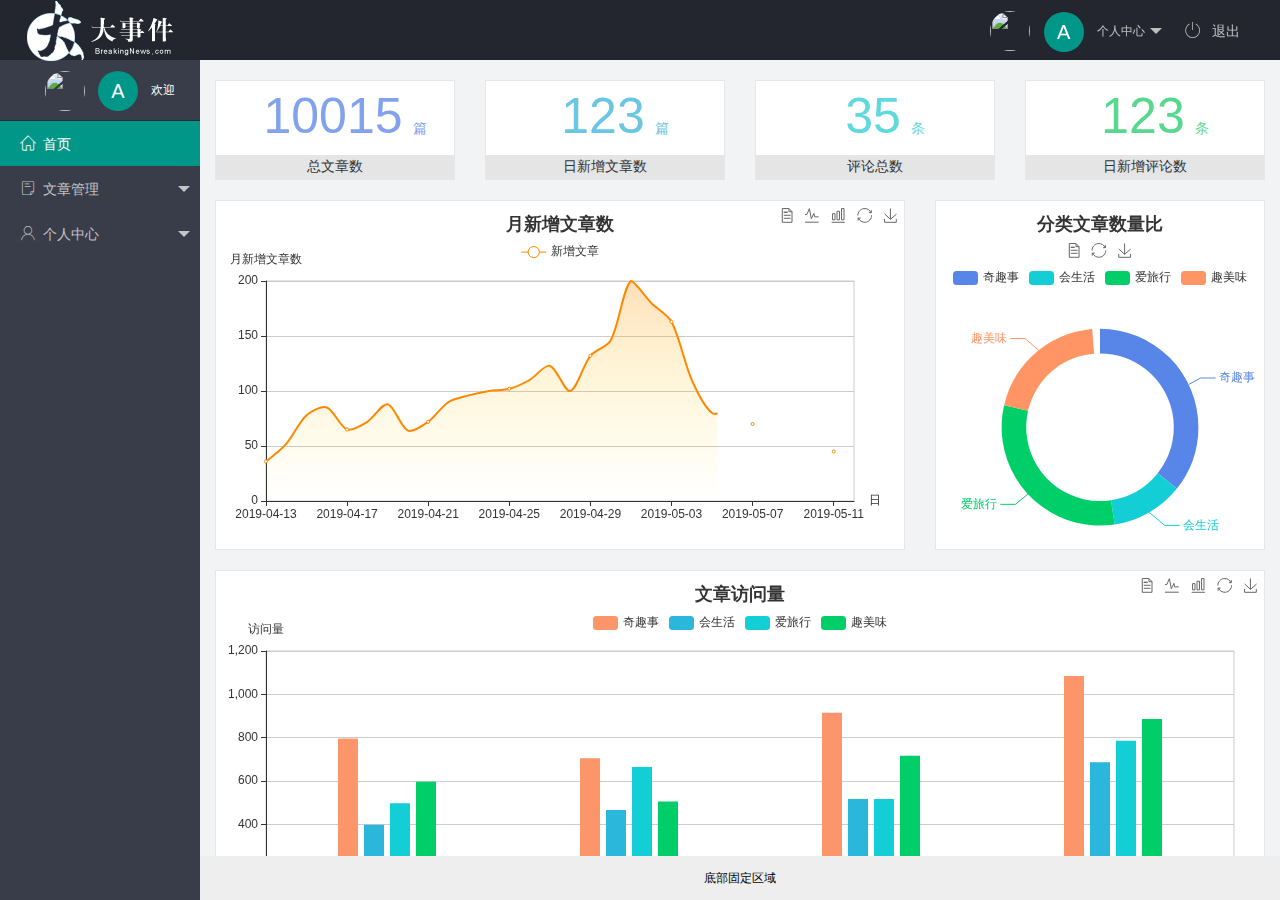
==== commit 0905b40b: "个人中心" ====
--- a/index.html
+++ b/index.html
@@ -24,9 +24,9 @@
              个人中心
             </a>
             <dl class="layui-nav-child">
-              <dd><a href="">基本资料</a></dd>
-              <dd><a href="">更换头像</a></dd>
-              <dd><a href="">重置密码</a></dd>
+              <dd><a href="/user/user_info.html" target="fm">基本资料</a></dd>
+              <dd><a href="/user/user_avatar.html" target="fm">更换头像</a></dd>
+              <dd><a href="/user/user_pwd.html" target="fm">重置密码</a></dd>
             </dl>
           </li>
           <li class="layui-nav-item"><a href="javascript:;" id="btnLogout"> <span class="iconfont icon-tuichu"></span> 退出</a></li>
@@ -56,9 +56,9 @@
             <li class="layui-nav-item">
               <a href="javascript:;"><span class="iconfont icon-user"></span>个人中心</a>
               <dl class="layui-nav-child">
-                <dd><a href="javascript:;"><i class="layui-icon layui-icon-app"></i>基本资料</a></dd>
-                <dd><a href="javascript:;"><i class="layui-icon layui-icon-app"></i>更换头像</a></dd>
-                <dd><a href="javascript:;"><i class="layui-icon layui-icon-app"></i>重置密码</a></dd>
+                <dd><a href="/user/user_info.html" target="fm"><i class="layui-icon layui-icon-app"></i>基本资料</a></dd>
+                <dd><a href="/user/user_avatar.html" target="fm"><i class="layui-icon layui-icon-app"></i>更换头像</a></dd>
+                <dd><a href="/user/user_pwd.html" target="fm"><i class="layui-icon layui-icon-app"></i>重置密码</a></dd>
                 
               </dl>
             </li>
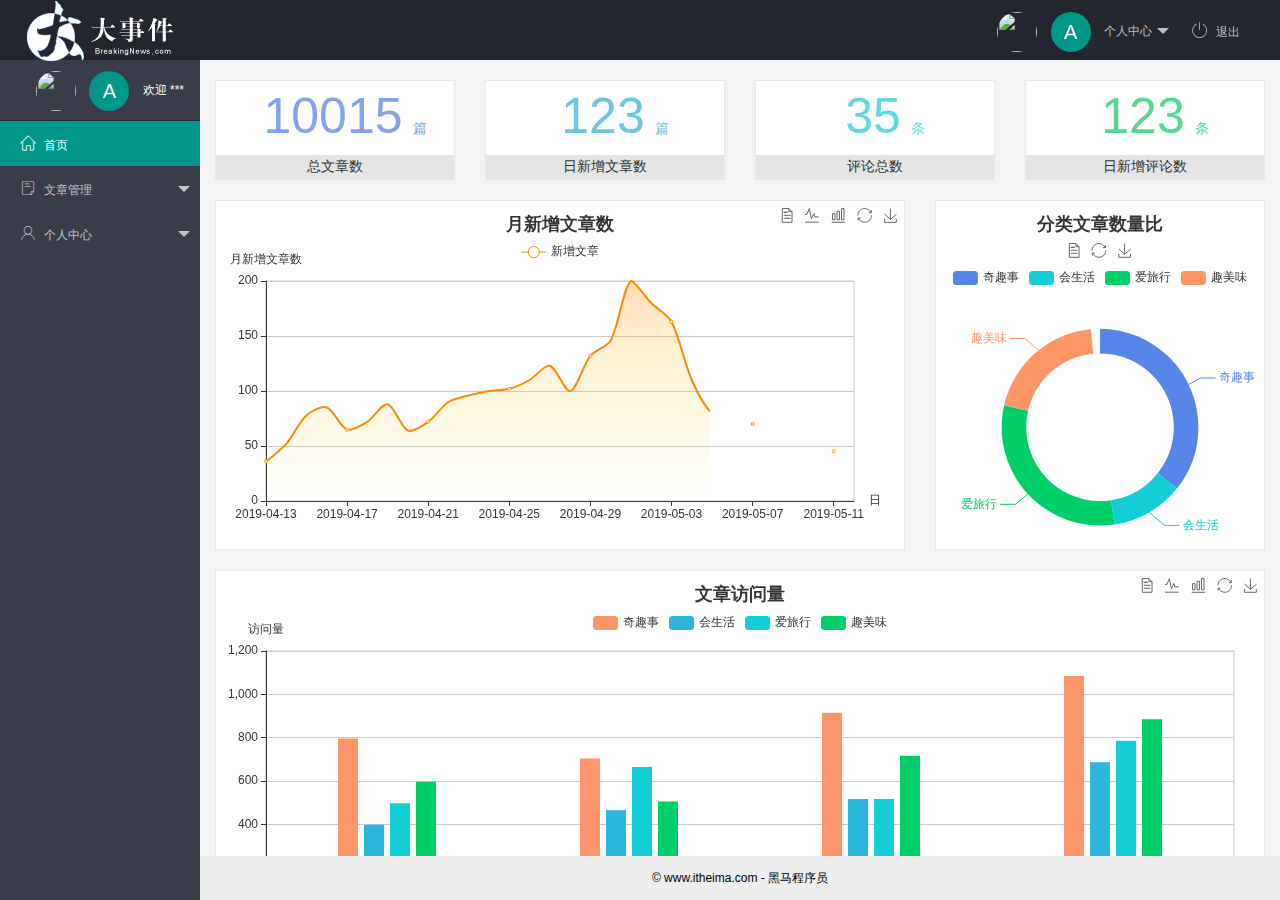
==== commit ed26a8ac: "文章管理" ====
--- a/index.html
+++ b/index.html
@@ -1,27 +1,29 @@
 <!DOCTYPE html>
 <html lang="en">
-<head>
-    <meta charset="UTF-8">
-    <meta http-equiv="X-UA-Compatible" content="IE=edge">
-    <meta name="viewport" content="width=device-width, initial-scale=1.0">
-    <title>主页</title>
- <link rel="stylesheet" href="/assets/lib/layui/css/layui.css">
- <link rel="stylesheet" href="/assets/css/index.css">
- <link rel="stylesheet" href="/assets/fonts/iconfont.css">
-</head>
-<body>
+  <head>
+    <meta charset="UTF-8" />
+    <meta name="viewport" content="width=device-width, initial-scale=1.0" />
+    <title>后台主页</title>
+    <!-- 导入 layui 的样式表 -->
+    <link rel="stylesheet" href="/assets/lib/layui/css/layui.css" />
+    <!-- 导入第三方图标库 -->
+    <link rel="stylesheet" href="/assets/fonts/iconfont.css" />
+    <!-- 导入自己的样式表 -->
+    <link rel="stylesheet" href="/assets/css/index.css" />
+  </head>
+  <body class="layui-layout-body">
     <div class="layui-layout layui-layout-admin">
       <div class="layui-header">
         <div class="layui-logo">
-            <img src="/assets/images/logo.png" alt="" srcset=""/>
+          <img src="/assets/images/logo.png" alt="" />
         </div>
-        <!-- 头部区域（可配合layui 已有的水平导航） -->
+        <!-- 头部区域（可配合layui已有的水平导航） -->
         <ul class="layui-nav layui-layout-right">
           <li class="layui-nav-item">
             <a href="javascript:;" class="userinfo">
-              <img src="//tva1.sinaimg.cn/crop.0.0.118.118.180/5db11ff4gw1e77d3nqrv8j203b03cweg.jpg" class="layui-nav-img">
+              <img src="http://t.cn/RCzsdCq" class="layui-nav-img" />
               <span class="text-avatar">A</span>
-             个人中心
+              个人中心
             </a>
             <dl class="layui-nav-child">
               <dd><a href="/user/user_info.html" target="fm">基本资料</a></dd>
@@ -29,57 +31,73 @@
               <dd><a href="/user/user_pwd.html" target="fm">重置密码</a></dd>
             </dl>
           </li>
-          <li class="layui-nav-item"><a href="javascript:;" id="btnLogout"> <span class="iconfont icon-tuichu"></span> 退出</a></li>
+          <li class="layui-nav-item">
+            <a href="javascript:;" id="btnLogout"><span class="iconfont icon-tuichu"></span>退出</a>
+          </li>
         </ul>
       </div>
-      
+
       <div class="layui-side layui-bg-black">
         <div class="layui-side-scroll">
-
           <div class="userinfo">
-            <img src="//tva1.sinaimg.cn/crop.0.0.118.118.180/5db11ff4gw1e77d3nqrv8j203b03cweg.jpg" class="layui-nav-img">
+            <img src="http://t.cn/RCzsdCq" class="layui-nav-img" />
             <span class="text-avatar">A</span>
-           <span id="welcome">欢迎</span>
+            <span id="welcome">欢迎 ***</span>
           </div>
           <!-- 左侧导航区域（可配合layui已有的垂直导航） -->
-          <ul class="layui-nav layui-nav-tree"  lay-shrink="all">
-            <li class="layui-nav-item layui-this"><a href="/home/dashboard.html" target="fm"><span class="iconfont icon-home"></span>首页</a></li>
+          <ul class="layui-nav layui-nav-tree" lay-shrink="all">
+            <li class="layui-nav-item layui-this">
+              <a href="/home/dashboard.html" target="fm"><span class="iconfont icon-home"></span>首页</a>
+            </li>
             <li class="layui-nav-item">
               <a class="" href="javascript:;"><span class="iconfont icon-16"></span>文章管理</a>
               <dl class="layui-nav-child">
-                <dd><a href="javascript:;"><i class="layui-icon layui-icon-app"></i>文章类别</a></dd>
-                <dd><a href="javascript:;"><i class="layui-icon layui-icon-app"></i>文章列表</a></dd>
-                <dd><a href="javascript:;"><i class="layui-icon layui-icon-app"></i>发表文章</a></dd>
-               
+                <dd>
+                  <a href="/article/art_cate.html" target="fm"><i class="layui-icon layui-icon-app"></i>文章类别</a>
+                </dd>
+                <dd>
+                  <a href="/article/art_list.html" target="fm"><i class="layui-icon layui-icon-app"></i>文章列表</a>
+                </dd>
+                <dd>
+                  <a href="/article/art_pub.html" target="fm"><i class="layui-icon layui-icon-app"></i>发布文章</a>
+                </dd>
               </dl>
             </li>
             <li class="layui-nav-item">
               <a href="javascript:;"><span class="iconfont icon-user"></span>个人中心</a>
               <dl class="layui-nav-child">
-                <dd><a href="/user/user_info.html" target="fm"><i class="layui-icon layui-icon-app"></i>基本资料</a></dd>
-                <dd><a href="/user/user_avatar.html" target="fm"><i class="layui-icon layui-icon-app"></i>更换头像</a></dd>
-                <dd><a href="/user/user_pwd.html" target="fm"><i class="layui-icon layui-icon-app"></i>重置密码</a></dd>
-                
+                <dd>
+                  <a href="/user/user_info.html" target="fm"><i class="layui-icon layui-icon-app"></i>基本资料</a>
+                </dd>
+                <dd>
+                  <a href="/user/user_avatar.html" target="fm"><i class="layui-icon layui-icon-app"></i>更换头像</a>
+                </dd>
+                <dd>
+                  <a href="/user/user_pwd.html" target="fm"><i class="layui-icon layui-icon-app"></i>重置密码</a>
+                </dd>
               </dl>
             </li>
           </ul>
         </div>
       </div>
-      
+
       <div class="layui-body">
         <!-- 内容主体区域 -->
         <iframe name="fm" src="/home/dashboard.html" frameborder="0"></iframe>
       </div>
-      
+
       <div class="layui-footer">
         <!-- 底部固定区域 -->
-        底部固定区域
+        © www.itheima.com - 黑马程序员
       </div>
     </div>
-     
-<script src="/assets//lib/layui/layui.all.js"></script>
-<script src="/assets/lib/jquery.js"></script>
-<script src="/assets/js/baseAPI.js"></script>
-<script src="/assets/js/index.js"></script>
-    </body>
-</html>+    <!-- 导入 layui 的JS文件 -->
+    <script src="/assets/lib/layui/layui.all.js"></script>
+    <!-- 导入 jQuery -->
+    <script src="/assets/lib/jquery.js"></script>
+    <!-- 导入自己封装的 baseAPI -->
+    <script src="/assets/js/baseAPI.js"></script>
+    <!-- 导入自己的 js 文件 -->
+    <script src="/assets/js/index.js"></script>
+  </body>
+</html>
--- a/assets/css/index.css
+++ b/assets/css/index.css
@@ -1,49 +1,62 @@
-.layui-footer{
-    text-align: center;
-    font-size: 12px;
+.layui-footer {
+  text-align: center;
+  font-size: 12px;
 }
+
 .iconfont {
-    margin-right: 7px;
+  margin-right: 8px;
 }
+
 .layui-icon {
-    margin-right: 7px;
-    margin-left: 20px;
+  margin-right: 8px;
+  margin-left: 20px;
 }
+
 iframe {
-    width: 100%;
-    height: 100%;
+  width: 100%;
+  height: 100%;
 }
+
 .layui-body {
-    overflow: hidden;
+  overflow: hidden;
 }
-a{
-    transition: none !important;
+
+a {
+  transition: none !important;
 }
+
 .userinfo {
-    height: 60px;
-    line-height: 60px;
-    text-align: center;
-    font-size: 12px;
-    user-select: none;
+  height: 60px;
+  line-height: 60px;
+  text-align: center;
+  font-size: 12px;
+  user-select: none;
 }
+
 .layui-side-scroll .userinfo {
-    border-bottom: 1px solid #282b33;
+  border-bottom: 1px solid #282b33;
 }
+
 .layui-nav-img {
-    width: 40px;
-    height: 40px;
+  width: 40px;
+  height: 40px;
 }
+
 .text-avatar {
-    display: inline-block;
-    width: 40px;
-    height: 40px;
-    background-color: #009688;
-    border-radius: 50%;
-    line-height: 40px;
-    text-align: center;
-    font-size: 20px;
-    color: #fff;
-    position: relative;
-    top: 4px;
-    margin-right: 10px;
-}+  display: inline-block;
+  width: 40px;
+  height: 40px;
+  background-color: #009688;
+  border-radius: 50%;
+  line-height: 40px;
+  text-align: center;
+  font-size: 20px;
+  color: #fff;
+  position: relative;
+  top: 4px;
+  margin-right: 10px;
+}
+
+.layui-nav-item a {
+  font-size: 12px;
+}
